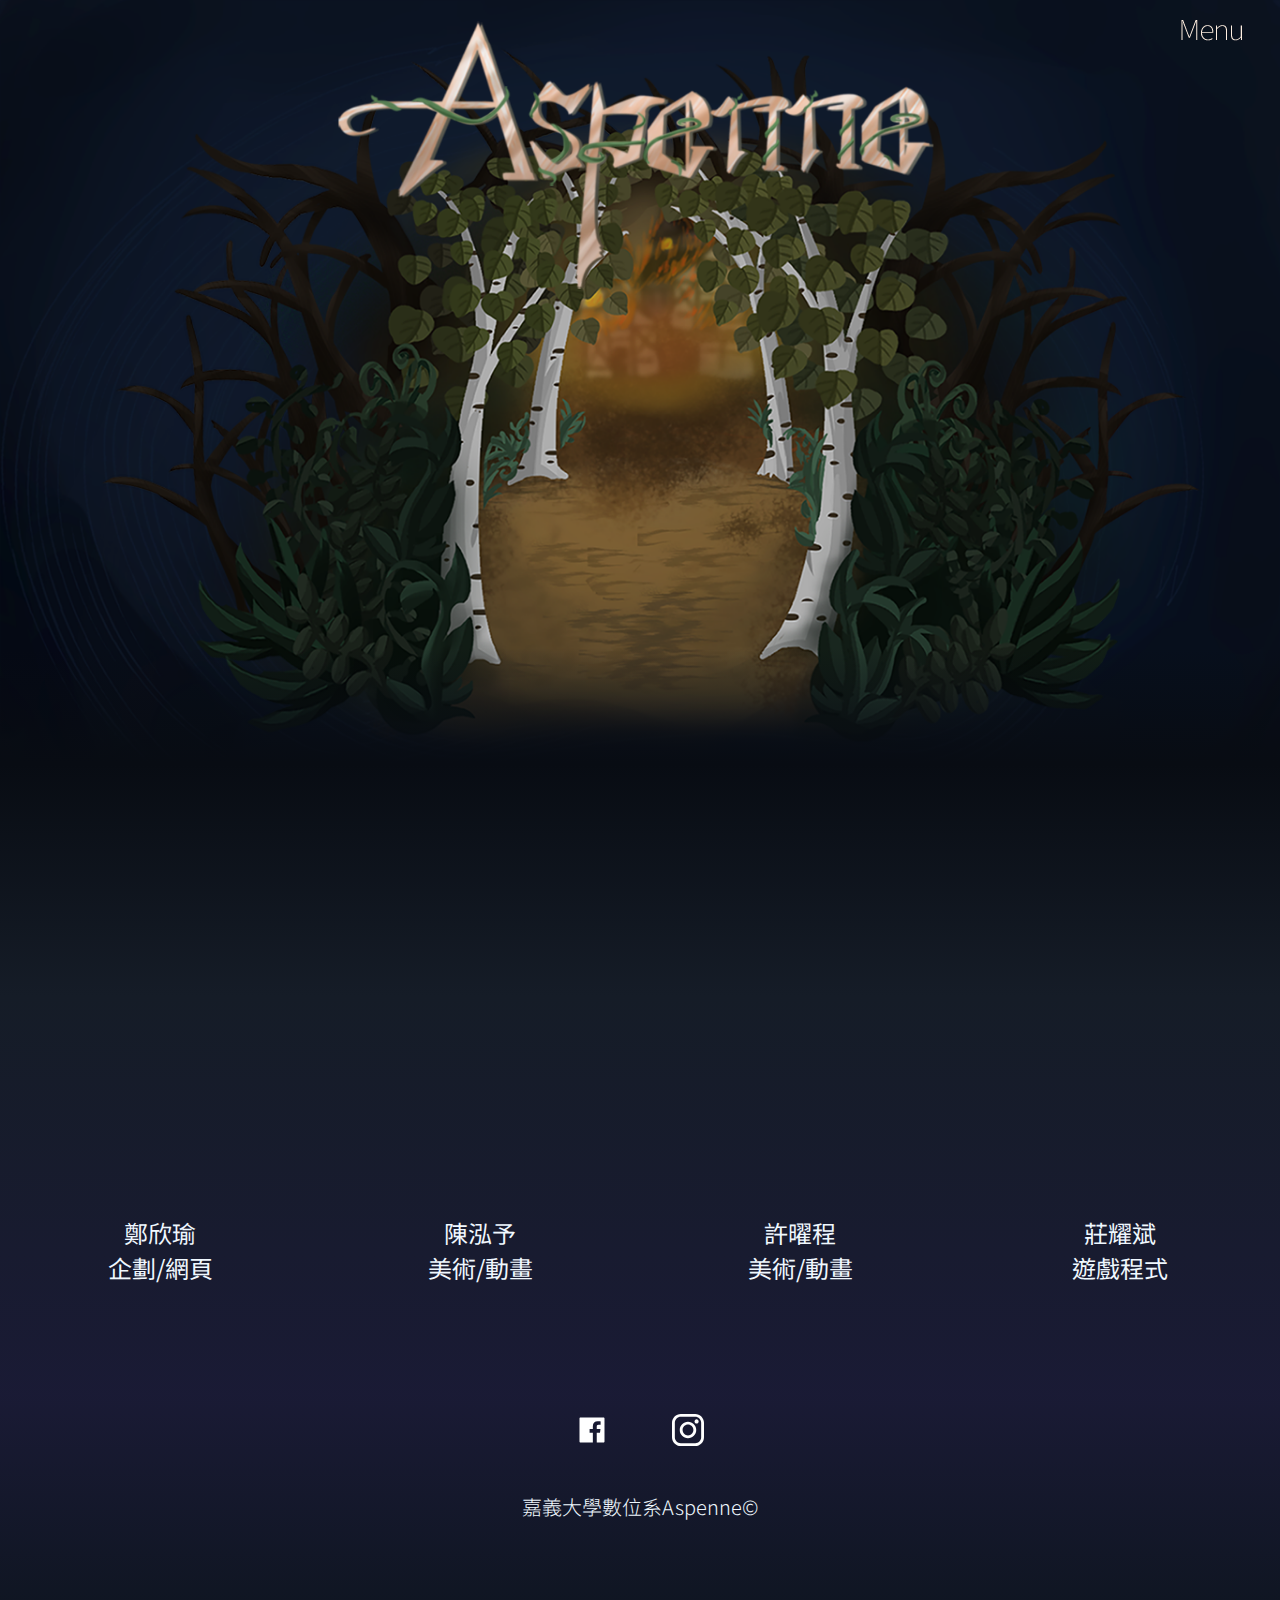
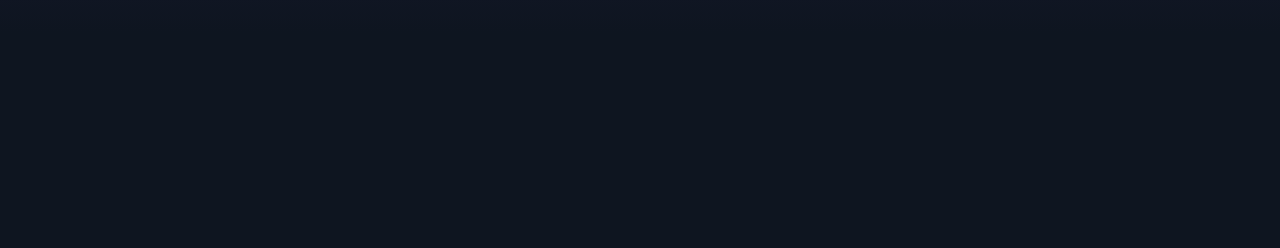
==== index.html @ 577f7d01 "Add files via upload" ====
<!DOCTYPE html>
<html lang="zh">
<head>
    <meta charset="UTF-8">
    <meta http-equiv="X-UA-Compatible" content="IE=edge">
    <meta name="viewport" content="width=device-width, initial-scale=1.0">
    <meta name="keywords" content="Aspenne,獵巫,女巫,中世紀遊戲,畢業專題">
    <meta name="description" content="國立嘉義大學111級數位系畢業專題製作—Aspenne。Aspenne是一款以女巫視角來描述獵巫時期(Witch-hunt)的中世紀遊戲。">
    <title>Aspenne</title>
    <link rel="icon" href="src/icon.ico" type="image/x-icon">
    <link rel="stylesheet" href="./css/index.css">
    <link rel="stylesheet" href="./css/text.css">
    <link rel="stylesheet" href="./css/menu.css">
    <link rel="stylesheet" href="./css/btn.css">
    <link rel="preconnect" href="https://fonts.googleapis.com">
    <link rel="preconnect" href="https://fonts.gstatic.com" crossorigin>
    <link href="https://fonts.googleapis.com/css2?family=Noto+Sans+TC&display=swap" rel="stylesheet">
</head>
<body>
  <div id="myNav" class="push">
    <a href="#" class="closebtn" id="close" >&times;</a>
      <div class="overlay-content">
        <a href="index.html"><img src="src/aspenne.webp" alt="1" srcset="" width="370" height="286" loading='lazy' ></a>
        <a href="history.html"><img src="src/daily2.webp" alt="2" srcset=""  width="370" height="286" loading='lazy' ></a>
        <a href="witch.html"><img src="src/witchunt2.webp" alt="3" srcset=""  width="370" height="286" loading='lazy' ></a>
      </div>
        <img src="https://via.placeholder.com/1930x900" data-src="src/menuv3.webp" alt="bg" srcset="" class="fly lazy" width="1930" height="900">
  </div>
  <div class="nav">
    <div id="menu" class="menubtn"><img src="src/Menuicon.webp" alt="Menu" srcset="" width="61" height="21"></div>
  </div>  
  <section class="main">
      <picture>
        <source media="(max-width:576px)" srcset="./src/indexbgx414.png" class="mbg" width="414"height="518">
        <img src="./src/indexbg.png" alt="mbg" class="mbg" loading='lazy' width="1366" height="820"> 
      </picture>
      <img src="./src/titlex1366.webp" alt="title" class="title" >
      <div id="anne" class="mainrole"></div>
       <a href="https://drive.google.com/file/d/1GF_IpFxEm0cs2c_kDVtfBiwXO-N8ZYnw/view?usp=sharing" target="_blank">
          <img src="data:image/svg+xml,%3Csvg xmlns='http://www.w3.org/2000/svg' viewBox='0 0 34 9'%3E%3C/svg%3E"
           data-src="./src/dl.png" alt="download" class="download lazy" width="340" height="90"></a>
      <img src="https://via.placeholder.com/715x730" 
      data-src="./src/intro.png" alt="gameintro" class="gameintro lazy" width="715" height="730">
      <div class="linear"></div>
    </section>
      <section class="info">
          <div class="styleIt">
            <lite-youtube videoid="qKE6ldmfWhY" class="yt"></lite-youtube>
          </div>
          <div class="team">
            <div class="person"> <img src="data:image/svg+xml,%3Csvg xmlns='http://www.w3.org/2000/svg' viewBox='0 0 1 1'%3E%3C/svg%3E"
              data-src="src/n1.webp" alt="鄭欣瑜" srcset="" class="number lazy" width="180" height="180">
              <div class="midtext">鄭欣瑜</div>
              <p class="midtext">企劃/網頁</p>
            </div>
            <div class="person"><img src="data:image/svg+xml,%3Csvg xmlns='http://www.w3.org/2000/svg' viewBox='0 0 1 1'%3E%3C/svg%3E"
              data-src="src/n2.webp" alt="陳泓予" srcset="" class="number lazy" width="180" height="180">
              <div class="midtext">陳泓予</div>
              <p class="midtext">美術/動畫</p>
            </div>
            <div class="person"><img src="data:image/svg+xml,%3Csvg xmlns='http://www.w3.org/2000/svg' viewBox='0 0 1 1'%3E%3C/svg%3E"
              data-src="src/n3.webp" alt="許曜程" srcset="" class="number lazy" width="180" height="180">
              <div class="midtext">許曜程</div>
              <p class="midtext">美術/動畫</p>
            </div>
            <div class="person"><img src="data:image/svg+xml,%3Csvg xmlns='http://www.w3.org/2000/svg' viewBox='0 0 1 1'%3E%3C/svg%3E"
              data-src="src/n4.webp" alt="莊耀斌" srcset="" class="number lazy" width="180" height="180">
              <div class="midtext">莊耀斌</div>
              <p class="midtext">遊戲程式</p></div>
            </div>
          <div class="contact">
            <div class="fb">
              <a href="https://www.facebook.com/Aspenne-102833872236539" target="_blank"><svg width="90" height="90" viewBox="0 0 90 90" fill="none" xmlns="http://www.w3.org/2000/svg">
                  <path d="M77.3438 9.84375H12.6562C11.1006 9.84375 9.84375 11.1006 9.84375 12.6562V77.3438C9.84375 78.8994 11.1006 80.1562 12.6562 80.1562H77.3438C78.8994 80.1562 80.1562 78.8994 80.1562 77.3438V12.6562C80.1562 11.1006 78.8994 9.84375 77.3438 9.84375ZM69.2227 30.3662H63.6064C59.2031 30.3662 58.3506 32.458 58.3506 35.5342V42.3105H68.8623L67.4912 52.9189H58.3506V80.1562H47.3906V52.9277H38.2236V42.3105H47.3906V34.4883C47.3906 25.4092 52.9365 20.4609 61.04 20.4609C64.9248 20.4609 68.2559 20.751 69.2314 20.8828V30.3662H69.2227Z" fill="white"/>
              </svg></a>
          </div>
          <div class="ig">
            <a href="https://www.instagram.com/aspenne_dedm/" target="_blank"><svg width="75" height="80" viewBox="0 0 80 80" fill="none" xmlns="http://www.w3.org/2000/svg">
                  <path d="M57.9221 0H22.0765C9.90353 0 0 9.904 0 22.077V57.9226C0 70.096 9.90353 79.9995 22.0765 79.9995H57.9221C70.096 79.9995 79.9995 70.0955 79.9995 57.9226V22.077C80 9.904 70.096 0 57.9221 0ZM72.9021 57.9226C72.9021 66.1822 66.1822 72.9016 57.9226 72.9016H22.0765C13.8173 72.9021 7.09795 66.1822 7.09795 57.9226V22.077C7.09795 13.8178 13.8173 7.09795 22.0765 7.09795H57.9221C66.1817 7.09795 72.9016 13.8178 72.9016 22.077V57.9226H72.9021Z" fill="white"/>
                  <path d="M39.9998 19.3868C28.6331 19.3868 19.3859 28.634 19.3859 40.0007C19.3859 51.3669 28.6331 60.6136 39.9998 60.6136C51.3664 60.6136 60.6136 51.3669 60.6136 40.0007C60.6136 28.634 51.3664 19.3868 39.9998 19.3868ZM39.9998 53.5152C32.5474 53.5152 26.4839 47.4526 26.4839 40.0002C26.4839 32.5474 32.5469 26.4843 39.9998 26.4843C47.4526 26.4843 53.5157 32.5474 53.5157 40.0002C53.5157 47.4526 47.4521 53.5152 39.9998 53.5152Z" fill="white"/>
                  <path d="M61.4781 13.3683C60.1106 13.3683 58.7672 13.9219 57.8014 14.892C56.8309 15.8573 56.273 17.2012 56.273 18.5734C56.273 19.9415 56.8314 21.2849 57.8014 22.2549C58.7667 23.2202 60.1106 23.7786 61.4781 23.7786C62.8504 23.7786 64.1896 23.2202 65.1596 22.2549C66.1297 21.2849 66.6833 19.941 66.6833 18.5734C66.6833 17.2012 66.1297 15.8573 65.1596 14.892C64.1943 13.9219 62.8504 13.3683 61.4781 13.3683Z" fill="white"/>
              </svg></a>
          </div>               
          </div>
            <div class="under">
              <p class="smtext">嘉義大學數位系Aspenne&copy;</p>
            </div>
      </section>    
      <img src="https://via.placeholder.com/145x140" data-src="./src/topbtn.png" alt="" srcset="" class="topbtn lazy" width="145" height="140">
      <script src="https://cdn.jsdelivr.net/npm/vanilla-lazyload@17.5.0/dist/lazyload.min.js"></script>
    <script src="https://cdnjs.cloudflare.com/ajax/libs/gsap/3.7.0/gsap.min.js"></script>
    <script src="https://cdnjs.cloudflare.com/ajax/libs/gsap/3.7.1/ScrollTrigger.min.js"></script>
    <script src="https://cdnjs.cloudflare.com/ajax/libs/bodymovin/5.7.14/lottie.min.js" integrity="sha512-G1R66RZMhyLDEcAu92/Kv4sWNypnEiJcM6yhe0PNyiYDaMAKpMrJ6ZLR67xC/RMNGRa8Pm9TxtO8a98F6Ct+Gw==" crossorigin="anonymous" referrerpolicy="no-referrer"></script>
    <script src="./js/lazy.js"></script>
    <script src="./js/resize.js"></script>
    <script src="./js/anne.js"></script>
    <script src="./js/index.js"></script>
    <script src="./js/topbtn.js"></script>
    <script src="./js/menu.js"></script>
    <script type="module" src="https://cdn.jsdelivr.net/npm/@justinribeiro/lite-youtube@0.6.2/lite-youtube.js"></script>

</body>
</html>
---- css/index.css ----
* {
  margin: 0;
  padding: 0;
  box-sizing: border-box;
}
body {
  background: #0e1520;
  color: #f0f8ff;
}
section.main {
  max-width: 100%;
  /* overflow: hidden; */
  position: relative;
}
.main .mbg {
  position: relative;
  width: 100%;
  height: auto;
}
.main .title {
  position: absolute;
  transform: translate(-50%, -50%);
  left: 50%;
  top: 18%;
  z-index: 5;
  max-width: 47.5vw;
  height: auto;
}
.main .mainrole {
  position: absolute;
  width: 45vw;
  height: auto;
  transform: translate(-50%, -50%);
  top: 52.5%;
  left: 50%;
  z-index: 5;
  overflow: hidden;
  cursor: pointer;
  /* max-width: 50%; */
}
.main .gameintro {
  position: absolute;
  display: none;
  height: auto;
  z-index: 10;
  transform: translate(-50%, -50%);
  top: 50%;
  left: 50%;
  opacity: 1;
  overflow: hidden;
  width: 52vw;
  height: auto;
  /* background: rgba(19, 19, 19, 0.31); */
  background-size: inherit;
  cursor: pointer;
}
.main .download {
  position: absolute;
  transform: translate(-50%, -50%);
  width: 340px;
  height: auto;
  left: 50%;
  top: 95%;
  z-index: 5;
}
section.info {
  position: relative;
  z-index: 5;
}
.info .styleIt {
  position: relative;
  width: 100%;
  margin: 5% auto;
  z-index: 5;
}
.styleIt .yt {
  position: relative;
  top: 0;
  left: 0;
  width: 100%;
  height: 50vw;
}
.info .contact {
  position: relative;
  display: flex;
  justify-content: center;
  align-items: center;
  margin-top: 6.25rem;
}
.contact svg {
  margin: 0 2rem;
  width: 2rem;
  cursor: pointer;
}
.info .team {
  position: relative;
  display: flex;
  align-items: center;
  justify-content: space-evenly;
  overflow: hidden;
  text-align: center;
  flex-wrap: nowrap;
  flex-grow: 1;
  flex-shrink: 1;
  z-index: 5;
  margin-top: 6.25rem;
}
.team .number {
  position: relative;
  width: 100%;
  border-radius: 100%;
  padding: 0 2.3rem;
  height: auto;
}
.info .under {
  text-align: center;
  z-index: 5;
  margin-top: 0.75rem;
  margin-bottom: 1.25rem;
}

.linear {
  height: 10vh;
  z-index: 1;
}
.linear::after {
  content: "";
  position: absolute;
  width: 100%;
  height: 1200px;
  z-index: 1;
  background-image: linear-gradient(
    180deg,
    rgba(16, 23, 35, 0) 0%,
    #080c13 9.69%,
    #151c27 28.96%,
    rgba(27, 27, 55, 0.9) 62.29%,
    #0e1520 82.08%
  );
}
@media (max-width: 1366px) {
}
@media (max-width: 1280px) {
  .gameintro {
    transform: scale(0.8);
    top: 28%;
    left: 50%;
  }
  .main .mainrole {
    transform: scale(0.8);
  }
  .main .download {
    width: 20vw;
  }
}
@media (max-width: 992px) {
}
@media (max-width: 768px) {
  .linear::after {
    height: 1000px;
  }
}
@media (max-width: 576px) {
  .linear::after {
    height: 800px;
  }
  .main .title {
    top: 40%;
  }
  .main .mainrole {
    top: 65%;
  }
  .main .gameintro {
    top: 70%;
  }
  .info .team {
    flex-wrap: wrap;
    margin-top: 4rem;
  }
  .team .number {
    max-width: 35vw;
    padding: 1rem 2.3rem;
  }
  .info .contact {
    margin-top: 2rem;
  }
  .main .gameintro {
    width: 80vw;
  }
  .main .download {
    top: 85%;
  }
  .info .styleIt {
    margin: 2% auto;
    z-index: 5;
  }
  .styleIt .yt {
    height: 72.5vw;
  }
}
@media (max-width: 415px) {
  .team .number {
    max-width: 45vw;
  }
  .main .title {
    top: 40%;
  }
  .main .mainrole {
    top: 63%;
  }
  .main .gameintro {
    top: 62.5%;
  }
}
---- css/text.css ----
body {
  font-family: "Noto Sans TC", sans-serif;
}
.bigtext {
  font-size: 2.5rem;
  font-weight: 800;
}
.nortext {
  font-size: 2rem;
  font-weight: 600;
}

.midtext {
  font-size: 1.5rem;
}
.smtext {
  font-size: 1.25rem;
  font-weight: 300;
}

@media (max-width: 1366px) {
  .bigtext {
    font-size: 2.5rem;
  }
  .nortext {
    font-size: 2rem;
  }
  .midtext {
    font-size: 1.5rem;
  }
}
@media (max-width: 1280px) {
  .bigtext {
    font-size: 2.25rem; /*36*/
  }
  .nortext {
    font-size: 1.75rem;
  }
  .midtext {
    font-size: 1.5rem; /*24*/
  }
  .smtext {
    font-size: 1.25rem;
  }
}
@media (max-width: 992px) {
  .bigtext {
    font-size: 2rem;
  }
  .nortext {
    font-size: 1.5rem;
  }
  .midtext {
    font-size: 1.25rem;
  }
  .smtext {
    font-size: 1.125rem;
  }
  @media (max-width: 768px) {
    .bigtext {
      font-size: 1.75rem;
    }
    .nortext {
      font-size: 1.25rem;
    }
    .midtext {
      font-size: 1.125rem;
    }
    .smtext {
      font-size: 1rem;
    }
  }
  @media (max-width: 576px) {
    .bigtext {
      font-size: 1.5rem;
    }
    .nortext {
      font-size: 1.125rem;
    }
    .midtext {
      font-size: 1rem;
    }
  }
  @media (max-width: 415px) {
    .bigtext {
      font-size: 1.25rem;
    }
    .nortext {
      font-size: 1rem;
    }
    .midtext {
      font-size: 0.75rem;
    }
    .smtext {
      font-size: 0.75rem;
    }
  }
}
---- css/menu.css ----
body {
  margin: 0;
  padding: 0;
  box-sizing: border-box;
}
.push {
  height: 100%;
  width: 100%;
  position: fixed;
  z-index: 150;
  top: 0;
  left: -100%;
  overflow: hidden;
}
.overlay-content {
  position: relative;
  display: flex;
  transform: translate(-50%, -50%) scale(0.8);
  top: 50%;
  left: 50%;
  max-width: 100%;
  justify-content: center;
  margin-top: 5%;
  z-index: 200;
}
.overlay-content a {
  opacity: 0;
  margin-right: 5rem;
}
.push .fly {
  position: absolute;
  overflow: hidden;
  z-index: 150;
}
.push .closebtn {
  padding: 16px;
  position: absolute;
  text-decoration: none;
  font-size: 60px;
  color: #d0b489;
  display: block;
  top: 30px;
  right: 45px;
  z-index: 200;
}
.menubtn {
  cursor: pointer;
  position: absolute;
  z-index: 150;
  margin: 1.25rem 0;
  color: aliceblue;
  right: 3%;
}
.menubtn :hover {
  opacity: 0.7;
  transition: all 0.8s ease;
}
/* break ponit */
@media (max-width: 1366px) {
  .overlay-content {
    transform: translate(-50%, -50%) scale(0.8);
    flex-wrap: nowrap;
    left: 50%;
  }
}
@media (max-width: 1280px) {
  .overlay-content {
    transform: translate(-50%, -50%) scale(0.7);
    flex-wrap: nowrap;
    left: 45%;
  }
}
@media (max-width: 992px) {
  .overlay-content {
    transform: translate(-50%, -50%) scale(0.6);
    flex-wrap: nowrap;
    left: 42%;
  }
  .overlay-content a {
    margin-right: 0rem;
  }
}
@media (max-width: 768px) {
  .overlay-content {
    transform: translate(-50%, -50%) scale(0.5);
    flex-direction: column;
    left: 35%;
    justify-content: end;
  }
}
@media (max-width: 576px) {
  .push a {
    font-size: 20px;
  }
  .push .closebtn {
    font-size: 40px;
    top: 25px;
    right: 35px;
  }
  .overlay-content {
    transform: translate(-50%, -50%) scale(0.5);
    left: 30%;
    margin-top: 8%;
  }
}
@media (max-width: 414px) {
  .push a {
    font-size: 20px;
  }
  .push .closebtn {
    font-size: 40px;
    top: 25px;
    right: 35px;
  }
  .overlay-content {
    transform: translate(-50%, -50%) scale(0.4);
    left: 25%;
    margin-top: 15%;
  }
  .menubtn {
    transform: scale(0.8);
  }
}
---- css/btn.css ----
.topbtn {
  opacity: 0;
  visibility: hidden;
  position: fixed;
  right: -10%;
  overflow: hidden;
  top: 80%;
  width: 8vw;
  height: auto;
  cursor: pointer;
  z-index: 50;
}
.topbtn:hover {
  animation: wiggle 0.8s infinite;
}

@keyframes wiggle {
  0% {
    transform: rotate(0deg);
  }
  80% {
    transform: rotate(0deg);
  }
  85% {
    transform: rotate(5deg);
  }
  95% {
    transform: rotate(-5deg);
  }
  100% {
    transform: rotate(0deg);
  }
}
@media screen and (max-width: 576px) {
  .topbtn {
    width: 15vw;
  }
}

@-moz-document url-prefix() {
  img:-moz-loading {
    visibility: hidden;
  }
}
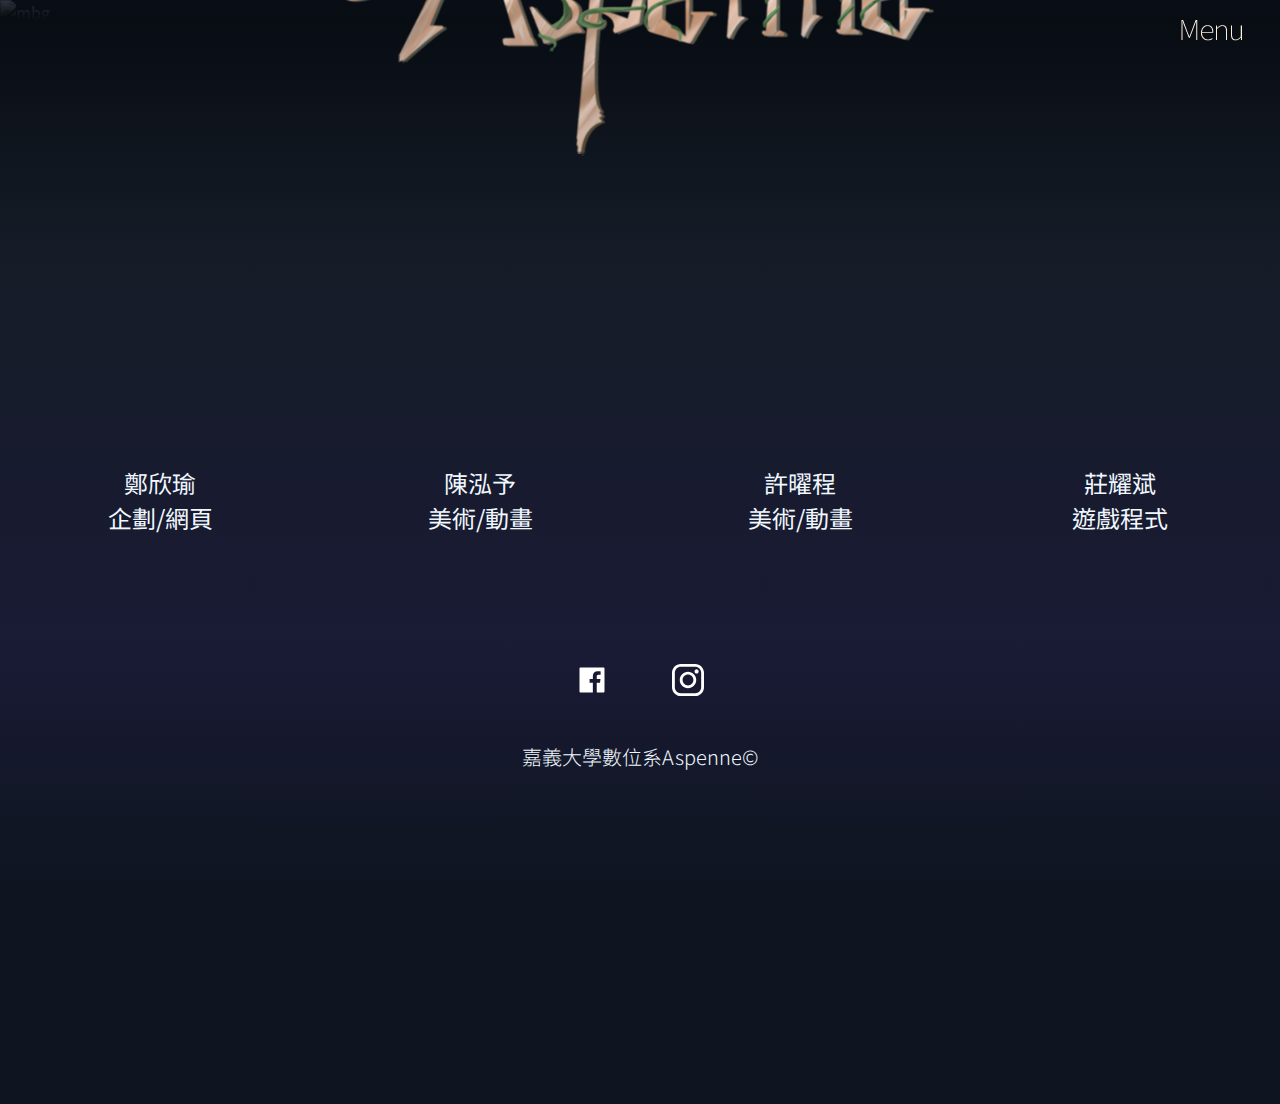
==== commit 65daa568: "Add files via upload" ====
--- a/index.html
+++ b/index.html
@@ -24,23 +24,23 @@
         <a href="history.html"><img src="src/daily2.webp" alt="2" srcset=""  width="370" height="286" loading='lazy' ></a>
         <a href="witch.html"><img src="src/witchunt2.webp" alt="3" srcset=""  width="370" height="286" loading='lazy' ></a>
       </div>
-        <img src="https://via.placeholder.com/1930x900" data-src="src/menuv3.webp" alt="bg" srcset="" class="fly lazy" width="1930" height="900">
-  </div>
+      <img src="data:image/svg+xml,%3Csvg xmlns='http://www.w3.org/2000/svg' viewBox='0 0 193 90'%3E%3C/svg%3E"
+      data-src="src/menuv3.webp" alt="bg" srcset="" class="fly lazy" width="1930" height="900"> 
+      </div>
   <div class="nav">
     <div id="menu" class="menubtn"><img src="src/Menuicon.webp" alt="Menu" srcset="" width="61" height="21"></div>
   </div>  
   <section class="main">
       <picture>
-        <source media="(max-width:576px)" srcset="./src/indexbgx414.png" class="mbg" width="414"height="518">
-        <img src="./src/indexbg.png" alt="mbg" class="mbg" loading='lazy' width="1366" height="820"> 
+        <source media="(max-width:576px)" srcset="./src/indexbgx414.webp" class="mbg" width="414"height="518">
+        <img src="./src/indexbg.webp" alt="mbg" class="mbg" loading='lazy' width="1366" height="820"> 
       </picture>
       <img src="./src/titlex1366.webp" alt="title" class="title" >
       <div id="anne" class="mainrole"></div>
        <a href="https://drive.google.com/file/d/1GF_IpFxEm0cs2c_kDVtfBiwXO-N8ZYnw/view?usp=sharing" target="_blank">
           <img src="data:image/svg+xml,%3Csvg xmlns='http://www.w3.org/2000/svg' viewBox='0 0 34 9'%3E%3C/svg%3E"
            data-src="./src/dl.png" alt="download" class="download lazy" width="340" height="90"></a>
-      <img src="https://via.placeholder.com/715x730" 
-      data-src="./src/intro.png" alt="gameintro" class="gameintro lazy" width="715" height="730">
+      <img src="./src/intro.webp" alt="gameintro" class="gameintro " width="715" height="730">
       <div class="linear"></div>
     </section>
       <section class="info">
@@ -86,17 +86,17 @@
               <p class="smtext">嘉義大學數位系Aspenne&copy;</p>
             </div>
       </section>    
-      <img src="https://via.placeholder.com/145x140" data-src="./src/topbtn.png" alt="" srcset="" class="topbtn lazy" width="145" height="140">
+      <img src="https://via.placeholder.com/145x140" data-src="./src/topbtn.webp" alt="" srcset="" class="topbtn lazy" width="145" height="140">
       <script src="https://cdn.jsdelivr.net/npm/vanilla-lazyload@17.5.0/dist/lazyload.min.js"></script>
-    <script src="https://cdnjs.cloudflare.com/ajax/libs/gsap/3.7.0/gsap.min.js"></script>
-    <script src="https://cdnjs.cloudflare.com/ajax/libs/gsap/3.7.1/ScrollTrigger.min.js"></script>
+    <script src="https://cdnjs.cloudflare.com/ajax/libs/gsap/3.7.0/gsap.min.js" defer></script>
+    <script src="https://cdnjs.cloudflare.com/ajax/libs/gsap/3.7.1/ScrollTrigger.min.js" defer></script>
     <script src="https://cdnjs.cloudflare.com/ajax/libs/bodymovin/5.7.14/lottie.min.js" integrity="sha512-G1R66RZMhyLDEcAu92/Kv4sWNypnEiJcM6yhe0PNyiYDaMAKpMrJ6ZLR67xC/RMNGRa8Pm9TxtO8a98F6Ct+Gw==" crossorigin="anonymous" referrerpolicy="no-referrer"></script>
     <script src="./js/lazy.js"></script>
     <script src="./js/resize.js"></script>
     <script src="./js/anne.js"></script>
-    <script src="./js/index.js"></script>
-    <script src="./js/topbtn.js"></script>
-    <script src="./js/menu.js"></script>
+    <script src="./js/index.js" defer></script>
+    <script src="./js/topbtn.js" defer></script>
+    <script src="./js/menu.js" defer></script>
     <script type="module" src="https://cdn.jsdelivr.net/npm/@justinribeiro/lite-youtube@0.6.2/lite-youtube.js"></script>
 
 </body>
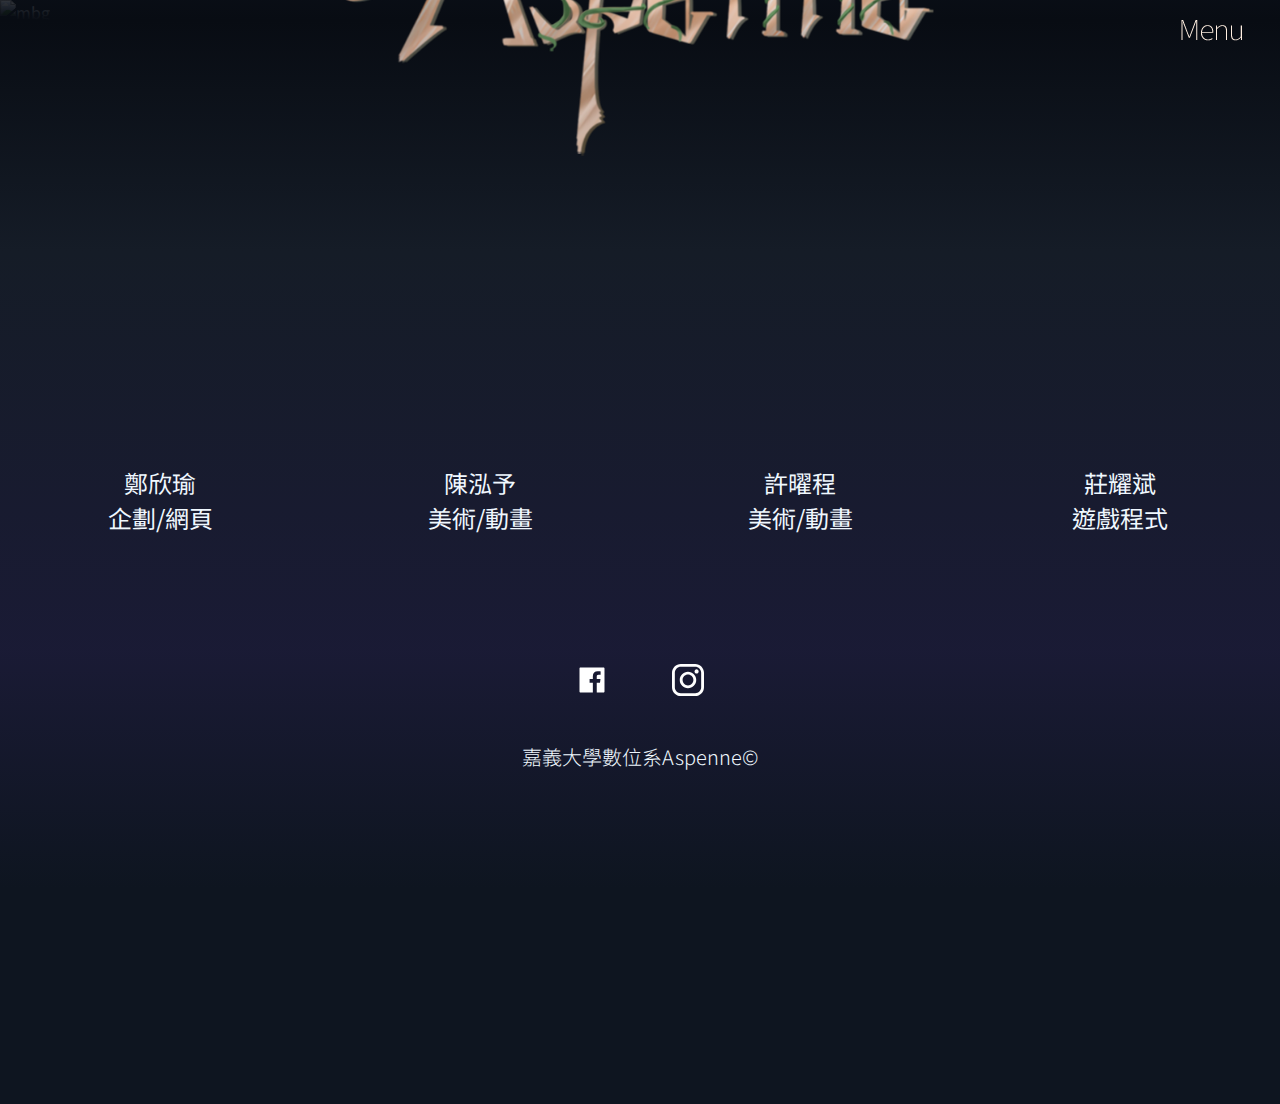
==== commit 4c4d54cf: "Add files via upload" ====
--- a/index.html
+++ b/index.html
@@ -1,103 +1,247 @@
 <!DOCTYPE html>
 <html lang="zh">
-<head>
-    <meta charset="UTF-8">
-    <meta http-equiv="X-UA-Compatible" content="IE=edge">
-    <meta name="viewport" content="width=device-width, initial-scale=1.0">
-    <meta name="keywords" content="Aspenne,獵巫,女巫,中世紀遊戲,畢業專題">
-    <meta name="description" content="國立嘉義大學111級數位系畢業專題製作—Aspenne。Aspenne是一款以女巫視角來描述獵巫時期(Witch-hunt)的中世紀遊戲。">
+  <head>
+    <meta charset="UTF-8" />
+    <meta http-equiv="X-UA-Compatible" content="IE=edge" />
+    <meta name="viewport" content="width=device-width, initial-scale=1.0" />
+    <meta name="keywords" content="Aspenne,獵巫,女巫,中世紀遊戲,畢業專題" />
+    <meta
+      name="description"
+      content="國立嘉義大學111級數位系畢業專題製作—Aspenne。Aspenne是一款以女巫視角來描述獵巫時期(Witch-hunt)的中世紀遊戲。"
+    />
     <title>Aspenne</title>
-    <link rel="icon" href="src/icon.ico" type="image/x-icon">
-    <link rel="stylesheet" href="./css/index.css">
-    <link rel="stylesheet" href="./css/text.css">
-    <link rel="stylesheet" href="./css/menu.css">
-    <link rel="stylesheet" href="./css/btn.css">
-    <link rel="preconnect" href="https://fonts.googleapis.com">
-    <link rel="preconnect" href="https://fonts.gstatic.com" crossorigin>
-    <link href="https://fonts.googleapis.com/css2?family=Noto+Sans+TC&display=swap" rel="stylesheet">
-</head>
-<body>
-  <div id="myNav" class="push">
-    <a href="#" class="closebtn" id="close" >&times;</a>
+    <link rel="icon" href="src/icon.ico" type="image/x-icon" />
+    <link rel="stylesheet" href="./css/index.css" />
+    <link rel="stylesheet" href="./css/text.css" />
+    <link rel="stylesheet" href="./css/menu.css" />
+    <link rel="stylesheet" href="./css/btn.css" />
+    <link rel="preconnect" href="https://fonts.googleapis.com" />
+    <link rel="preconnect" href="https://fonts.gstatic.com" crossorigin />
+    <link
+      href="https://fonts.googleapis.com/css2?family=Noto+Sans+TC&display=swap"
+      rel="stylesheet"
+    />
+  </head>
+  <body>
+    <!-- menu -->
+    <div id="myNav" class="push">
+      <a href="#" class="closebtn" id="close">&times;</a>
       <div class="overlay-content">
-        <a href="index.html"><img src="src/aspenne.webp" alt="1" srcset="" width="370" height="286" loading='lazy' ></a>
-        <a href="history.html"><img src="src/daily2.webp" alt="2" srcset=""  width="370" height="286" loading='lazy' ></a>
-        <a href="witch.html"><img src="src/witchunt2.webp" alt="3" srcset=""  width="370" height="286" loading='lazy' ></a>
-      </div>
-      <img src="data:image/svg+xml,%3Csvg xmlns='http://www.w3.org/2000/svg' viewBox='0 0 193 90'%3E%3C/svg%3E"
-      data-src="src/menuv3.webp" alt="bg" srcset="" class="fly lazy" width="1930" height="900"> 
-      </div>
-  <div class="nav">
-    <div id="menu" class="menubtn"><img src="src/Menuicon.webp" alt="Menu" srcset="" width="61" height="21"></div>
-  </div>  
-  <section class="main">
-      <picture>
-        <source media="(max-width:576px)" srcset="./src/indexbgx414.webp" class="mbg" width="414"height="518">
-        <img src="./src/indexbg.webp" alt="mbg" class="mbg" loading='lazy' width="1366" height="820"> 
-      </picture>
-      <img src="./src/titlex1366.webp" alt="title" class="title" >
+        <div class="nav-wrapper">
+          <a href="index.html"
+            ><img src="src/nav_aspenne.png" alt="1" loading="lazy"
+          /></a>
+          <a href="history.html"
+            ><img src="src/nav_daily.png" alt="2" loading="lazy"
+          /></a>
+        </div>
+        <a href="witch.html" class="witch-wrap"
+          ><img src="src/nav_witchhunt.png" alt="3" loading="lazy"
+        /></a>
+      </div>
+      <img
+        src="data:image/svg+xml,%3Csvg xmlns='http://www.w3.org/2000/svg' viewBox='0 0 193 90'%3E%3C/svg%3E"
+        data-src="src/menuv3.webp"
+        alt="bg"
+        class="fly lazy"
+        width="1930"
+        height="900"
+      />
+    </div>
+    <div class="nav">
+      <div id="menu" class="menubtn">
+        <img src="src/Menuicon.webp" alt="Menu" width="61" height="21" />
+      </div>
+    </div>
+
+    <section class="main">
+      <!-- <picture>
+        <source
+          media="(max-width:576px)"
+          srcset="./src/indexbgx414.webp"
+          class="mbg"
+          width="414"
+          height="518"
+        />
+        <img
+          src="./src/index_bg_pc.png"
+          alt="mbg"
+          class="mbg"
+          loading="lazy"
+          width="1366"
+          height="820"
+        />
+      </picture> -->
+      <img
+        src="./src/index_bg_pc.png"
+        alt="mbg"
+        class="mbg"
+        loading="lazy"
+        width="1366"
+        height="820"
+      />
+      <img src="./src/titlex1366.webp" alt="title" class="title" />
       <div id="anne" class="mainrole"></div>
-       <a href="https://drive.google.com/file/d/1GF_IpFxEm0cs2c_kDVtfBiwXO-N8ZYnw/view?usp=sharing" target="_blank">
-          <img src="data:image/svg+xml,%3Csvg xmlns='http://www.w3.org/2000/svg' viewBox='0 0 34 9'%3E%3C/svg%3E"
-           data-src="./src/dl.png" alt="download" class="download lazy" width="340" height="90"></a>
-      <img src="./src/intro.webp" alt="gameintro" class="gameintro " width="715" height="730">
+      <a
+        href="https://drive.google.com/file/d/1GF_IpFxEm0cs2c_kDVtfBiwXO-N8ZYnw/view?usp=sharing"
+        target="_blank"
+      >
+        <img
+          src="data:image/svg+xml,%3Csvg xmlns='http://www.w3.org/2000/svg' viewBox='0 0 34 9'%3E%3C/svg%3E"
+          data-src="./src/dl.png"
+          alt="download"
+          class="download lazy"
+          width="340"
+          height="90"
+      /></a>
+      <img
+        src="./src/intro.webp"
+        alt="gameintro"
+        class="gameintro"
+        width="715"
+        height="730"
+      />
       <div class="linear"></div>
     </section>
-      <section class="info">
-          <div class="styleIt">
-            <lite-youtube videoid="qKE6ldmfWhY" class="yt"></lite-youtube>
-          </div>
-          <div class="team">
-            <div class="person"> <img src="data:image/svg+xml,%3Csvg xmlns='http://www.w3.org/2000/svg' viewBox='0 0 1 1'%3E%3C/svg%3E"
-              data-src="src/n1.webp" alt="鄭欣瑜" srcset="" class="number lazy" width="180" height="180">
-              <div class="midtext">鄭欣瑜</div>
-              <p class="midtext">企劃/網頁</p>
-            </div>
-            <div class="person"><img src="data:image/svg+xml,%3Csvg xmlns='http://www.w3.org/2000/svg' viewBox='0 0 1 1'%3E%3C/svg%3E"
-              data-src="src/n2.webp" alt="陳泓予" srcset="" class="number lazy" width="180" height="180">
-              <div class="midtext">陳泓予</div>
-              <p class="midtext">美術/動畫</p>
-            </div>
-            <div class="person"><img src="data:image/svg+xml,%3Csvg xmlns='http://www.w3.org/2000/svg' viewBox='0 0 1 1'%3E%3C/svg%3E"
-              data-src="src/n3.webp" alt="許曜程" srcset="" class="number lazy" width="180" height="180">
-              <div class="midtext">許曜程</div>
-              <p class="midtext">美術/動畫</p>
-            </div>
-            <div class="person"><img src="data:image/svg+xml,%3Csvg xmlns='http://www.w3.org/2000/svg' viewBox='0 0 1 1'%3E%3C/svg%3E"
-              data-src="src/n4.webp" alt="莊耀斌" srcset="" class="number lazy" width="180" height="180">
-              <div class="midtext">莊耀斌</div>
-              <p class="midtext">遊戲程式</p></div>
-            </div>
-          <div class="contact">
-            <div class="fb">
-              <a href="https://www.facebook.com/Aspenne-102833872236539" target="_blank"><svg width="90" height="90" viewBox="0 0 90 90" fill="none" xmlns="http://www.w3.org/2000/svg">
-                  <path d="M77.3438 9.84375H12.6562C11.1006 9.84375 9.84375 11.1006 9.84375 12.6562V77.3438C9.84375 78.8994 11.1006 80.1562 12.6562 80.1562H77.3438C78.8994 80.1562 80.1562 78.8994 80.1562 77.3438V12.6562C80.1562 11.1006 78.8994 9.84375 77.3438 9.84375ZM69.2227 30.3662H63.6064C59.2031 30.3662 58.3506 32.458 58.3506 35.5342V42.3105H68.8623L67.4912 52.9189H58.3506V80.1562H47.3906V52.9277H38.2236V42.3105H47.3906V34.4883C47.3906 25.4092 52.9365 20.4609 61.04 20.4609C64.9248 20.4609 68.2559 20.751 69.2314 20.8828V30.3662H69.2227Z" fill="white"/>
-              </svg></a>
-          </div>
-          <div class="ig">
-            <a href="https://www.instagram.com/aspenne_dedm/" target="_blank"><svg width="75" height="80" viewBox="0 0 80 80" fill="none" xmlns="http://www.w3.org/2000/svg">
-                  <path d="M57.9221 0H22.0765C9.90353 0 0 9.904 0 22.077V57.9226C0 70.096 9.90353 79.9995 22.0765 79.9995H57.9221C70.096 79.9995 79.9995 70.0955 79.9995 57.9226V22.077C80 9.904 70.096 0 57.9221 0ZM72.9021 57.9226C72.9021 66.1822 66.1822 72.9016 57.9226 72.9016H22.0765C13.8173 72.9021 7.09795 66.1822 7.09795 57.9226V22.077C7.09795 13.8178 13.8173 7.09795 22.0765 7.09795H57.9221C66.1817 7.09795 72.9016 13.8178 72.9016 22.077V57.9226H72.9021Z" fill="white"/>
-                  <path d="M39.9998 19.3868C28.6331 19.3868 19.3859 28.634 19.3859 40.0007C19.3859 51.3669 28.6331 60.6136 39.9998 60.6136C51.3664 60.6136 60.6136 51.3669 60.6136 40.0007C60.6136 28.634 51.3664 19.3868 39.9998 19.3868ZM39.9998 53.5152C32.5474 53.5152 26.4839 47.4526 26.4839 40.0002C26.4839 32.5474 32.5469 26.4843 39.9998 26.4843C47.4526 26.4843 53.5157 32.5474 53.5157 40.0002C53.5157 47.4526 47.4521 53.5152 39.9998 53.5152Z" fill="white"/>
-                  <path d="M61.4781 13.3683C60.1106 13.3683 58.7672 13.9219 57.8014 14.892C56.8309 15.8573 56.273 17.2012 56.273 18.5734C56.273 19.9415 56.8314 21.2849 57.8014 22.2549C58.7667 23.2202 60.1106 23.7786 61.4781 23.7786C62.8504 23.7786 64.1896 23.2202 65.1596 22.2549C66.1297 21.2849 66.6833 19.941 66.6833 18.5734C66.6833 17.2012 66.1297 15.8573 65.1596 14.892C64.1943 13.9219 62.8504 13.3683 61.4781 13.3683Z" fill="white"/>
-              </svg></a>
-          </div>               
-          </div>
-            <div class="under">
-              <p class="smtext">嘉義大學數位系Aspenne&copy;</p>
-            </div>
-      </section>    
-      <img src="https://via.placeholder.com/145x140" data-src="./src/topbtn.webp" alt="" srcset="" class="topbtn lazy" width="145" height="140">
-      <script src="https://cdn.jsdelivr.net/npm/vanilla-lazyload@17.5.0/dist/lazyload.min.js"></script>
-    <script src="https://cdnjs.cloudflare.com/ajax/libs/gsap/3.7.0/gsap.min.js" defer></script>
-    <script src="https://cdnjs.cloudflare.com/ajax/libs/gsap/3.7.1/ScrollTrigger.min.js" defer></script>
-    <script src="https://cdnjs.cloudflare.com/ajax/libs/bodymovin/5.7.14/lottie.min.js" integrity="sha512-G1R66RZMhyLDEcAu92/Kv4sWNypnEiJcM6yhe0PNyiYDaMAKpMrJ6ZLR67xC/RMNGRa8Pm9TxtO8a98F6Ct+Gw==" crossorigin="anonymous" referrerpolicy="no-referrer"></script>
+    <section class="info">
+      <div class="styleIt">
+        <lite-youtube videoid="qKE6ldmfWhY" class="yt"></lite-youtube>
+      </div>
+      <div class="team">
+        <div class="person">
+          <img
+            src="data:image/svg+xml,%3Csvg xmlns='http://www.w3.org/2000/svg' viewBox='0 0 1 1'%3E%3C/svg%3E"
+            data-src="src/n1.webp"
+            alt="鄭欣瑜"
+            srcset=""
+            class="number lazy"
+            width="180"
+            height="180"
+          />
+          <div class="midtext">鄭欣瑜</div>
+          <p class="midtext">企劃/網頁</p>
+        </div>
+        <div class="person">
+          <img
+            src="data:image/svg+xml,%3Csvg xmlns='http://www.w3.org/2000/svg' viewBox='0 0 1 1'%3E%3C/svg%3E"
+            data-src="src/n2.webp"
+            alt="陳泓予"
+            srcset=""
+            class="number lazy"
+            width="180"
+            height="180"
+          />
+          <div class="midtext">陳泓予</div>
+          <p class="midtext">美術/動畫</p>
+        </div>
+        <div class="person">
+          <img
+            src="data:image/svg+xml,%3Csvg xmlns='http://www.w3.org/2000/svg' viewBox='0 0 1 1'%3E%3C/svg%3E"
+            data-src="src/n3.webp"
+            alt="許曜程"
+            srcset=""
+            class="number lazy"
+            width="180"
+            height="180"
+          />
+          <div class="midtext">許曜程</div>
+          <p class="midtext">美術/動畫</p>
+        </div>
+        <div class="person">
+          <img
+            src="data:image/svg+xml,%3Csvg xmlns='http://www.w3.org/2000/svg' viewBox='0 0 1 1'%3E%3C/svg%3E"
+            data-src="src/n4.webp"
+            alt="莊耀斌"
+            srcset=""
+            class="number lazy"
+            width="180"
+            height="180"
+          />
+          <div class="midtext">莊耀斌</div>
+          <p class="midtext">遊戲程式</p>
+        </div>
+      </div>
+      <div class="contact">
+        <div class="fb">
+          <a
+            href="https://www.facebook.com/Aspenne-102833872236539"
+            target="_blank"
+            ><svg
+              width="90"
+              height="90"
+              viewBox="0 0 90 90"
+              fill="none"
+              xmlns="http://www.w3.org/2000/svg"
+            >
+              <path
+                d="M77.3438 9.84375H12.6562C11.1006 9.84375 9.84375 11.1006 9.84375 12.6562V77.3438C9.84375 78.8994 11.1006 80.1562 12.6562 80.1562H77.3438C78.8994 80.1562 80.1562 78.8994 80.1562 77.3438V12.6562C80.1562 11.1006 78.8994 9.84375 77.3438 9.84375ZM69.2227 30.3662H63.6064C59.2031 30.3662 58.3506 32.458 58.3506 35.5342V42.3105H68.8623L67.4912 52.9189H58.3506V80.1562H47.3906V52.9277H38.2236V42.3105H47.3906V34.4883C47.3906 25.4092 52.9365 20.4609 61.04 20.4609C64.9248 20.4609 68.2559 20.751 69.2314 20.8828V30.3662H69.2227Z"
+                fill="white"
+              />
+            </svg>
+          </a>
+        </div>
+        <div class="ig">
+          <a href="https://www.instagram.com/aspenne_dedm/" target="_blank"
+            ><svg
+              width="75"
+              height="80"
+              viewBox="0 0 80 80"
+              fill="none"
+              xmlns="http://www.w3.org/2000/svg"
+            >
+              <path
+                d="M57.9221 0H22.0765C9.90353 0 0 9.904 0 22.077V57.9226C0 70.096 9.90353 79.9995 22.0765 79.9995H57.9221C70.096 79.9995 79.9995 70.0955 79.9995 57.9226V22.077C80 9.904 70.096 0 57.9221 0ZM72.9021 57.9226C72.9021 66.1822 66.1822 72.9016 57.9226 72.9016H22.0765C13.8173 72.9021 7.09795 66.1822 7.09795 57.9226V22.077C7.09795 13.8178 13.8173 7.09795 22.0765 7.09795H57.9221C66.1817 7.09795 72.9016 13.8178 72.9016 22.077V57.9226H72.9021Z"
+                fill="white"
+              />
+              <path
+                d="M39.9998 19.3868C28.6331 19.3868 19.3859 28.634 19.3859 40.0007C19.3859 51.3669 28.6331 60.6136 39.9998 60.6136C51.3664 60.6136 60.6136 51.3669 60.6136 40.0007C60.6136 28.634 51.3664 19.3868 39.9998 19.3868ZM39.9998 53.5152C32.5474 53.5152 26.4839 47.4526 26.4839 40.0002C26.4839 32.5474 32.5469 26.4843 39.9998 26.4843C47.4526 26.4843 53.5157 32.5474 53.5157 40.0002C53.5157 47.4526 47.4521 53.5152 39.9998 53.5152Z"
+                fill="white"
+              />
+              <path
+                d="M61.4781 13.3683C60.1106 13.3683 58.7672 13.9219 57.8014 14.892C56.8309 15.8573 56.273 17.2012 56.273 18.5734C56.273 19.9415 56.8314 21.2849 57.8014 22.2549C58.7667 23.2202 60.1106 23.7786 61.4781 23.7786C62.8504 23.7786 64.1896 23.2202 65.1596 22.2549C66.1297 21.2849 66.6833 19.941 66.6833 18.5734C66.6833 17.2012 66.1297 15.8573 65.1596 14.892C64.1943 13.9219 62.8504 13.3683 61.4781 13.3683Z"
+                fill="white"
+              />
+            </svg>
+          </a>
+        </div>
+      </div>
+      <div class="under">
+        <p class="smtext">嘉義大學數位系Aspenne&copy;</p>
+      </div>
+    </section>
+    <img
+      src="https://via.placeholder.com/145x140"
+      data-src="./src/topbtn.webp"
+      alt=""
+      srcset=""
+      class="topbtn lazy"
+      width="145"
+      height="140"
+    />
+    <script src="https://cdn.jsdelivr.net/npm/vanilla-lazyload@17.5.0/dist/lazyload.min.js"></script>
+    <script
+      src="https://cdnjs.cloudflare.com/ajax/libs/gsap/3.7.0/gsap.min.js"
+      defer
+    ></script>
+    <script
+      src="https://cdnjs.cloudflare.com/ajax/libs/gsap/3.7.1/ScrollTrigger.min.js"
+      defer
+    ></script>
+    <script
+      src="https://cdnjs.cloudflare.com/ajax/libs/bodymovin/5.7.14/lottie.min.js"
+      integrity="sha512-G1R66RZMhyLDEcAu92/Kv4sWNypnEiJcM6yhe0PNyiYDaMAKpMrJ6ZLR67xC/RMNGRa8Pm9TxtO8a98F6Ct+Gw=="
+      crossorigin="anonymous"
+      referrerpolicy="no-referrer"
+    ></script>
     <script src="./js/lazy.js"></script>
     <script src="./js/resize.js"></script>
     <script src="./js/anne.js"></script>
     <script src="./js/index.js" defer></script>
     <script src="./js/topbtn.js" defer></script>
     <script src="./js/menu.js" defer></script>
-    <script type="module" src="https://cdn.jsdelivr.net/npm/@justinribeiro/lite-youtube@0.6.2/lite-youtube.js"></script>
-
-</body>
-</html>+    <script
+      type="module"
+      src="https://cdn.jsdelivr.net/npm/@justinribeiro/lite-youtube@0.6.2/lite-youtube.js"
+    ></script>
+  </body>
+</html>
--- a/css/index.css
+++ b/css/index.css
@@ -23,7 +23,7 @@
   left: 50%;
   top: 18%;
   z-index: 5;
-  max-width: 47.5vw;
+  width: 47.5vw;
   height: auto;
 }
 .main .mainrole {
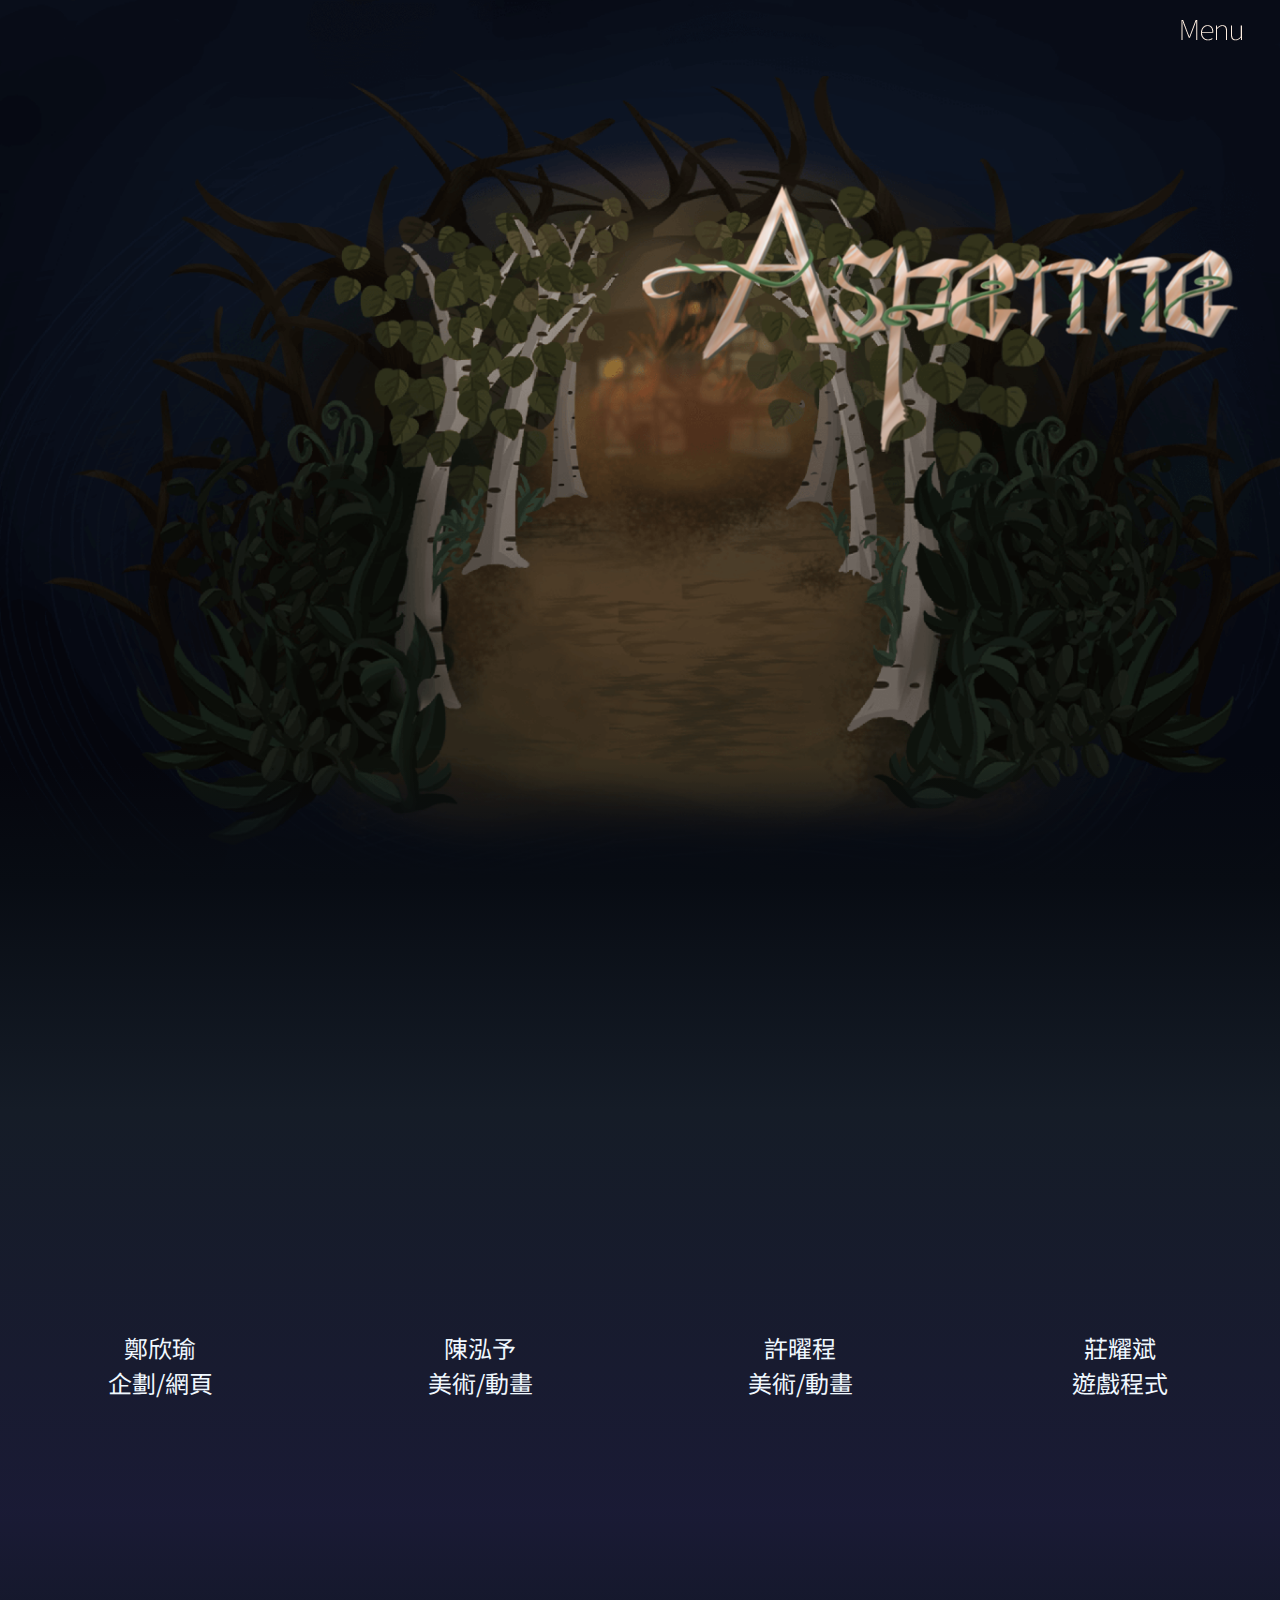
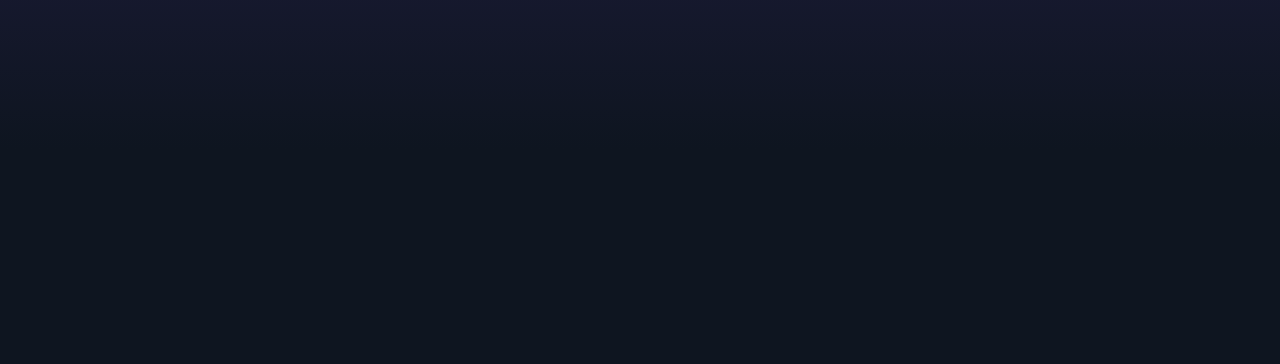
==== commit 0f10cbbd: "Add files via upload" ====
--- a/index.html
+++ b/index.html
@@ -161,7 +161,7 @@
           <p class="midtext">遊戲程式</p>
         </div>
       </div>
-      <div class="contact">
+      <!-- <div class="contact">
         <div class="fb">
           <a
             href="https://www.facebook.com/Aspenne-102833872236539"
@@ -204,10 +204,10 @@
             </svg>
           </a>
         </div>
-      </div>
-      <div class="under">
+      </div> -->
+      <!-- <div class="under">
         <p class="smtext">嘉義大學數位系Aspenne&copy;</p>
-      </div>
+      </div> -->
     </section>
     <img
       src="https://via.placeholder.com/145x140"
--- a/css/index.css
+++ b/css/index.css
@@ -19,7 +19,6 @@
 }
 .main .title {
   position: absolute;
-  transform: translate(-50%, -50%);
   left: 50%;
   top: 18%;
   z-index: 5;
@@ -29,8 +28,8 @@
 .main .mainrole {
   position: absolute;
   width: 45vw;
-  height: auto;
-  transform: translate(-50%, -50%);
+  /* height: auto; */
+  /* transform: translate(-50%, -50%); */
   top: 52.5%;
   left: 50%;
   z-index: 5;
@@ -138,40 +137,37 @@
     #0e1520 82.08%
   );
 }
-@media (max-width: 1366px) {
-}
 @media (max-width: 1280px) {
   .gameintro {
-    transform: scale(0.8);
     top: 28%;
     left: 50%;
-  }
-  .main .mainrole {
-    transform: scale(0.8);
   }
   .main .download {
     width: 20vw;
   }
 }
-@media (max-width: 992px) {
-}
 @media (max-width: 768px) {
   .linear::after {
     height: 1000px;
   }
+  .main .title {
+    top: 18%;
+  }
+  .main .download {
+    display: none;
+  }
+  .linear {
+    height: 5vh;
+    z-index: 1;
+  }
 }
 @media (max-width: 576px) {
+  .linear {
+    height: 2.5vh;
+    z-index: 1;
+  }
   .linear::after {
     height: 800px;
-  }
-  .main .title {
-    top: 40%;
-  }
-  .main .mainrole {
-    top: 65%;
-  }
-  .main .gameintro {
-    top: 70%;
   }
   .info .team {
     flex-wrap: wrap;
@@ -194,21 +190,9 @@
     margin: 2% auto;
     z-index: 5;
   }
-  .styleIt .yt {
-    height: 72.5vw;
-  }
 }
 @media (max-width: 415px) {
   .team .number {
     max-width: 45vw;
   }
-  .main .title {
-    top: 40%;
-  }
-  .main .mainrole {
-    top: 63%;
-  }
-  .main .gameintro {
-    top: 62.5%;
-  }
 }
--- a/css/text.css
+++ b/css/text.css
@@ -1,98 +1,27 @@
 body {
   font-family: "Noto Sans TC", sans-serif;
+  overflow-x: hidden;
 }
 .bigtext {
   font-size: 2.5rem;
-  font-weight: 800;
+  font-weight: 500;
 }
-.nortext {
-  font-size: 2rem;
-  font-weight: 600;
-}
-
 .midtext {
   font-size: 1.5rem;
+  font-weight: normal;
 }
 .smtext {
-  font-size: 1.25rem;
+  font-size: 1rem;
   font-weight: 300;
 }
-
-@media (max-width: 1366px) {
-  .bigtext {
-    font-size: 2.5rem;
-  }
-  .nortext {
-    font-size: 2rem;
-  }
-  .midtext {
-    font-size: 1.5rem;
-  }
-}
-@media (max-width: 1280px) {
-  .bigtext {
-    font-size: 2.25rem; /*36*/
-  }
-  .nortext {
-    font-size: 1.75rem;
-  }
-  .midtext {
-    font-size: 1.5rem; /*24*/
-  }
-  .smtext {
-    font-size: 1.25rem;
-  }
-}
-@media (max-width: 992px) {
+@media (max-width: 768px) {
   .bigtext {
     font-size: 2rem;
-  }
-  .nortext {
-    font-size: 1.5rem;
   }
   .midtext {
     font-size: 1.25rem;
   }
   .smtext {
-    font-size: 1.125rem;
-  }
-  @media (max-width: 768px) {
-    .bigtext {
-      font-size: 1.75rem;
-    }
-    .nortext {
-      font-size: 1.25rem;
-    }
-    .midtext {
-      font-size: 1.125rem;
-    }
-    .smtext {
-      font-size: 1rem;
-    }
-  }
-  @media (max-width: 576px) {
-    .bigtext {
-      font-size: 1.5rem;
-    }
-    .nortext {
-      font-size: 1.125rem;
-    }
-    .midtext {
-      font-size: 1rem;
-    }
-  }
-  @media (max-width: 415px) {
-    .bigtext {
-      font-size: 1.25rem;
-    }
-    .nortext {
-      font-size: 1rem;
-    }
-    .midtext {
-      font-size: 0.75rem;
-    }
-    .smtext {
-      font-size: 0.75rem;
-    }
+    font-size: 1rem;
   }
 }
--- a/css/menu.css
+++ b/css/menu.css
@@ -1,8 +1,3 @@
-body {
-  margin: 0;
-  padding: 0;
-  box-sizing: border-box;
-}
 .push {
   height: 100%;
   width: 100%;
@@ -10,7 +5,12 @@
   z-index: 150;
   top: 0;
   left: -100%;
-  overflow: hidden;
+  overflow-y: hidden;
+  background: #d0b48900;
+  /* background-color: #0000004d; */
+}
+::-webkit-scrollbar {
+  display: none;
 }
 .overlay-content {
   position: relative;
@@ -19,13 +19,29 @@
   top: 50%;
   left: 50%;
   max-width: 100%;
-  justify-content: center;
-  margin-top: 5%;
+  justify-content: flex-start;
+  align-items: center;
   z-index: 200;
 }
 .overlay-content a {
   opacity: 0;
-  margin-right: 5rem;
+}
+.overlay-content a > img {
+  max-width: 100%;
+}
+.overlay-content > .nav-wrapper {
+  flex: 0 1 40%;
+}
+
+.overlay-content > .nav-wrapper img {
+  max-width: 100%;
+}
+.overlay-content > .nav-wrapper img:last-child {
+  margin-top: 3%;
+}
+.overlay-content > .witch-wrap {
+  flex: 0 1 40%;
+  margin-left: 5%;
 }
 .push .fly {
   position: absolute;
@@ -100,7 +116,7 @@
   .overlay-content {
     transform: translate(-50%, -50%) scale(0.5);
     left: 30%;
-    margin-top: 8%;
+    margin-top: 18%;
   }
 }
 @media (max-width: 414px) {
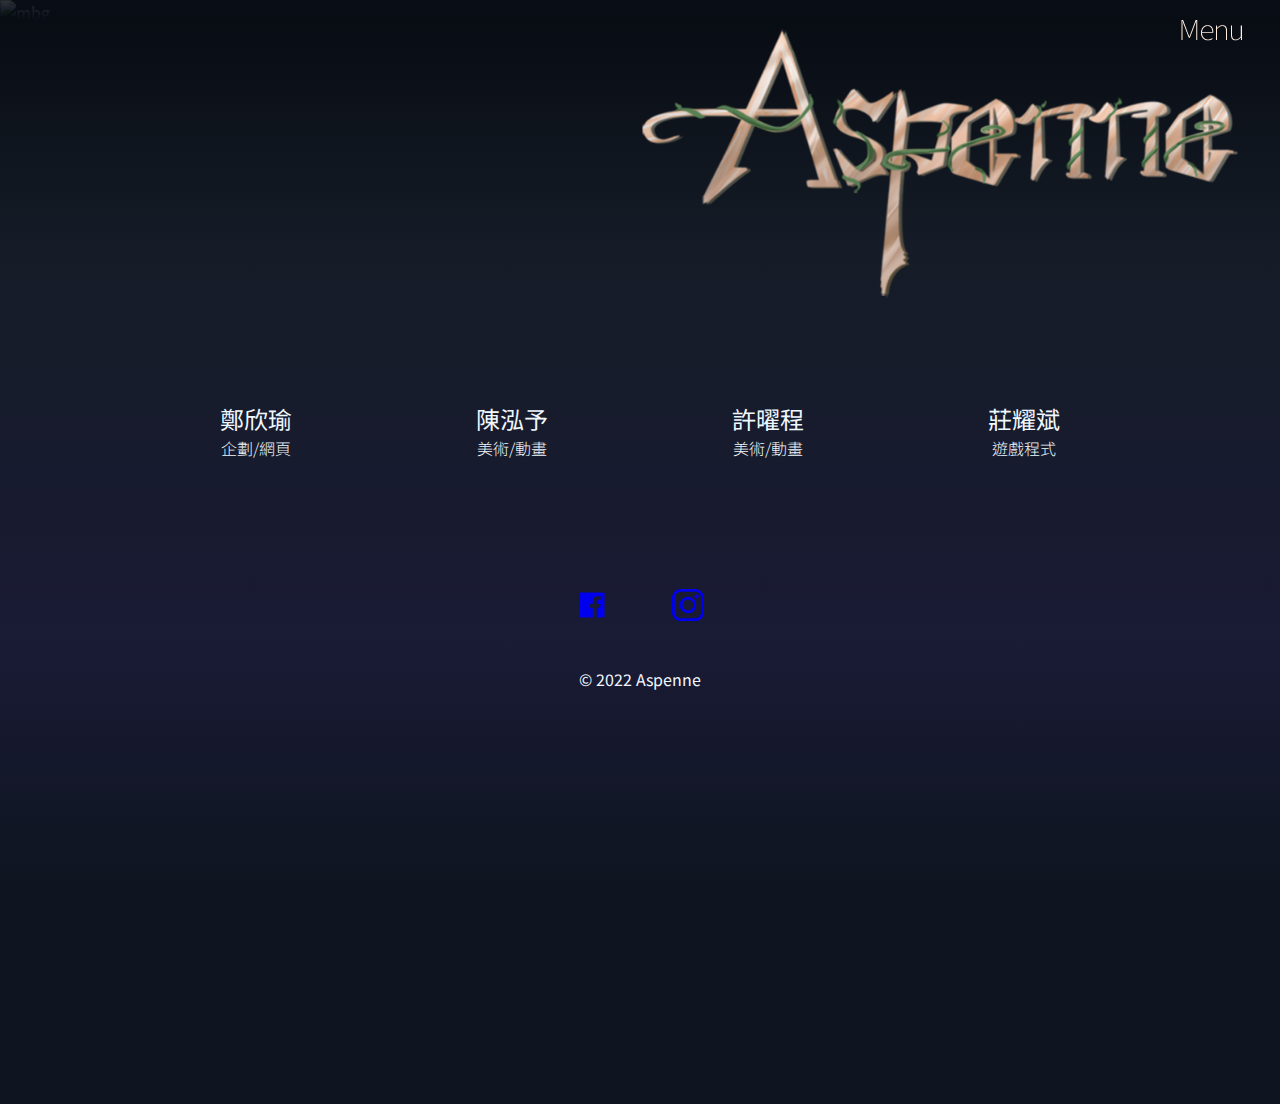
==== commit 361ce6a3: "Add files via upload" ====
--- a/index.html
+++ b/index.html
@@ -11,6 +11,7 @@
     />
     <title>Aspenne</title>
     <link rel="icon" href="src/icon.ico" type="image/x-icon" />
+    <link rel="stylesheet" href="./css/global.css">
     <link rel="stylesheet" href="./css/index.css" />
     <link rel="stylesheet" href="./css/text.css" />
     <link rel="stylesheet" href="./css/menu.css" />
@@ -29,14 +30,14 @@
       <div class="overlay-content">
         <div class="nav-wrapper">
           <a href="index.html"
-            ><img src="src/nav_aspenne.png" alt="1" loading="lazy"
+            ><img src="src/nav_aspenne.png" alt="Aspenne" loading="lazy"
           /></a>
           <a href="history.html"
-            ><img src="src/nav_daily.png" alt="2" loading="lazy"
+            ><img src="src/nav_daily.png" alt="Daily" loading="lazy"
           /></a>
         </div>
         <a href="witch.html" class="witch-wrap"
-          ><img src="src/nav_witchhunt.png" alt="3" loading="lazy"
+          ><img src="src/nav_witchhunt.png" alt="Witch-hunt" loading="lazy"
         /></a>
       </div>
       <img
@@ -55,25 +56,9 @@
     </div>
 
     <section class="main">
-      <!-- <picture>
-        <source
-          media="(max-width:576px)"
-          srcset="./src/indexbgx414.webp"
-          class="mbg"
-          width="414"
-          height="518"
-        />
-        <img
-          src="./src/index_bg_pc.png"
-          alt="mbg"
-          class="mbg"
-          loading="lazy"
-          width="1366"
-          height="820"
-        />
-      </picture> -->
+
       <img
-        src="./src/index_bg_pc.png"
+        src="./src/index_bg_pc.webp"
         alt="mbg"
         class="mbg"
         loading="lazy"
@@ -107,7 +92,7 @@
       <div class="styleIt">
         <lite-youtube videoid="qKE6ldmfWhY" class="yt"></lite-youtube>
       </div>
-      <div class="team">
+      <div class="team wrapper">
         <div class="person">
           <img
             src="data:image/svg+xml,%3Csvg xmlns='http://www.w3.org/2000/svg' viewBox='0 0 1 1'%3E%3C/svg%3E"
@@ -119,20 +104,20 @@
             height="180"
           />
           <div class="midtext">鄭欣瑜</div>
-          <p class="midtext">企劃/網頁</p>
-        </div>
-        <div class="person">
+          <p class="smtext">企劃/網頁</p>
+        </div>
+        <div class="person">
+          <div>
           <img
             src="data:image/svg+xml,%3Csvg xmlns='http://www.w3.org/2000/svg' viewBox='0 0 1 1'%3E%3C/svg%3E"
             data-src="src/n2.webp"
             alt="陳泓予"
-            srcset=""
-            class="number lazy"
-            width="180"
-            height="180"
-          />
+            class="number lazy"
+            width="180"
+            height="180"
+          /></div>
           <div class="midtext">陳泓予</div>
-          <p class="midtext">美術/動畫</p>
+          <p class="smtext">美術/動畫</p>
         </div>
         <div class="person">
           <img
@@ -145,7 +130,7 @@
             height="180"
           />
           <div class="midtext">許曜程</div>
-          <p class="midtext">美術/動畫</p>
+          <p class="smtext">美術/動畫</p>
         </div>
         <div class="person">
           <img
@@ -158,10 +143,10 @@
             height="180"
           />
           <div class="midtext">莊耀斌</div>
-          <p class="midtext">遊戲程式</p>
-        </div>
-      </div>
-      <!-- <div class="contact">
+          <p class="smtext">遊戲程式</p>
+        </div>
+      </div>
+      <div class="contact">
         <div class="fb">
           <a
             href="https://www.facebook.com/Aspenne-102833872236539"
@@ -175,7 +160,7 @@
             >
               <path
                 d="M77.3438 9.84375H12.6562C11.1006 9.84375 9.84375 11.1006 9.84375 12.6562V77.3438C9.84375 78.8994 11.1006 80.1562 12.6562 80.1562H77.3438C78.8994 80.1562 80.1562 78.8994 80.1562 77.3438V12.6562C80.1562 11.1006 78.8994 9.84375 77.3438 9.84375ZM69.2227 30.3662H63.6064C59.2031 30.3662 58.3506 32.458 58.3506 35.5342V42.3105H68.8623L67.4912 52.9189H58.3506V80.1562H47.3906V52.9277H38.2236V42.3105H47.3906V34.4883C47.3906 25.4092 52.9365 20.4609 61.04 20.4609C64.9248 20.4609 68.2559 20.751 69.2314 20.8828V30.3662H69.2227Z"
-                fill="white"
+                fill="currentColor"
               />
             </svg>
           </a>
@@ -191,29 +176,28 @@
             >
               <path
                 d="M57.9221 0H22.0765C9.90353 0 0 9.904 0 22.077V57.9226C0 70.096 9.90353 79.9995 22.0765 79.9995H57.9221C70.096 79.9995 79.9995 70.0955 79.9995 57.9226V22.077C80 9.904 70.096 0 57.9221 0ZM72.9021 57.9226C72.9021 66.1822 66.1822 72.9016 57.9226 72.9016H22.0765C13.8173 72.9021 7.09795 66.1822 7.09795 57.9226V22.077C7.09795 13.8178 13.8173 7.09795 22.0765 7.09795H57.9221C66.1817 7.09795 72.9016 13.8178 72.9016 22.077V57.9226H72.9021Z"
-                fill="white"
+                fill="currentColor"
               />
               <path
                 d="M39.9998 19.3868C28.6331 19.3868 19.3859 28.634 19.3859 40.0007C19.3859 51.3669 28.6331 60.6136 39.9998 60.6136C51.3664 60.6136 60.6136 51.3669 60.6136 40.0007C60.6136 28.634 51.3664 19.3868 39.9998 19.3868ZM39.9998 53.5152C32.5474 53.5152 26.4839 47.4526 26.4839 40.0002C26.4839 32.5474 32.5469 26.4843 39.9998 26.4843C47.4526 26.4843 53.5157 32.5474 53.5157 40.0002C53.5157 47.4526 47.4521 53.5152 39.9998 53.5152Z"
-                fill="white"
+                fill="currentColor"
               />
               <path
                 d="M61.4781 13.3683C60.1106 13.3683 58.7672 13.9219 57.8014 14.892C56.8309 15.8573 56.273 17.2012 56.273 18.5734C56.273 19.9415 56.8314 21.2849 57.8014 22.2549C58.7667 23.2202 60.1106 23.7786 61.4781 23.7786C62.8504 23.7786 64.1896 23.2202 65.1596 22.2549C66.1297 21.2849 66.6833 19.941 66.6833 18.5734C66.6833 17.2012 66.1297 15.8573 65.1596 14.892C64.1943 13.9219 62.8504 13.3683 61.4781 13.3683Z"
-                fill="white"
+                fill="currentColor"
               />
             </svg>
           </a>
         </div>
-      </div> -->
-      <!-- <div class="under">
-        <p class="smtext">嘉義大學數位系Aspenne&copy;</p>
-      </div> -->
+      </div>
+      <div class="under">
+        <p>&copy; 2022 Aspenne</p>
+      </div>
     </section>
     <img
       src="https://via.placeholder.com/145x140"
       data-src="./src/topbtn.webp"
-      alt=""
-      srcset=""
+      alt="Scroll to Top"
       class="topbtn lazy"
       width="145"
       height="140"
--- a/css/global.css
+++ b/css/global.css
@@ -0,0 +1,24 @@
+section.section-wrapper,
+.wrapper {
+  max-width: 1300px;
+  margin-left: auto;
+  margin-right: auto;
+  margin-top: 60px;
+  margin-bottom: 60px;
+}
+.margin-gap {
+  margin-top: 60px;
+  margin-bottom: 60px;
+}
+@media screen and (max-width: 1440px) {
+  section.section-wrapper,
+  .wrapper {
+    margin: 60px 10%;
+  }
+}
+@media screen and (max-width: 768px) {
+  section.section-wrapper,
+  .wrapper {
+    margin: 60px 8%;
+  }
+}
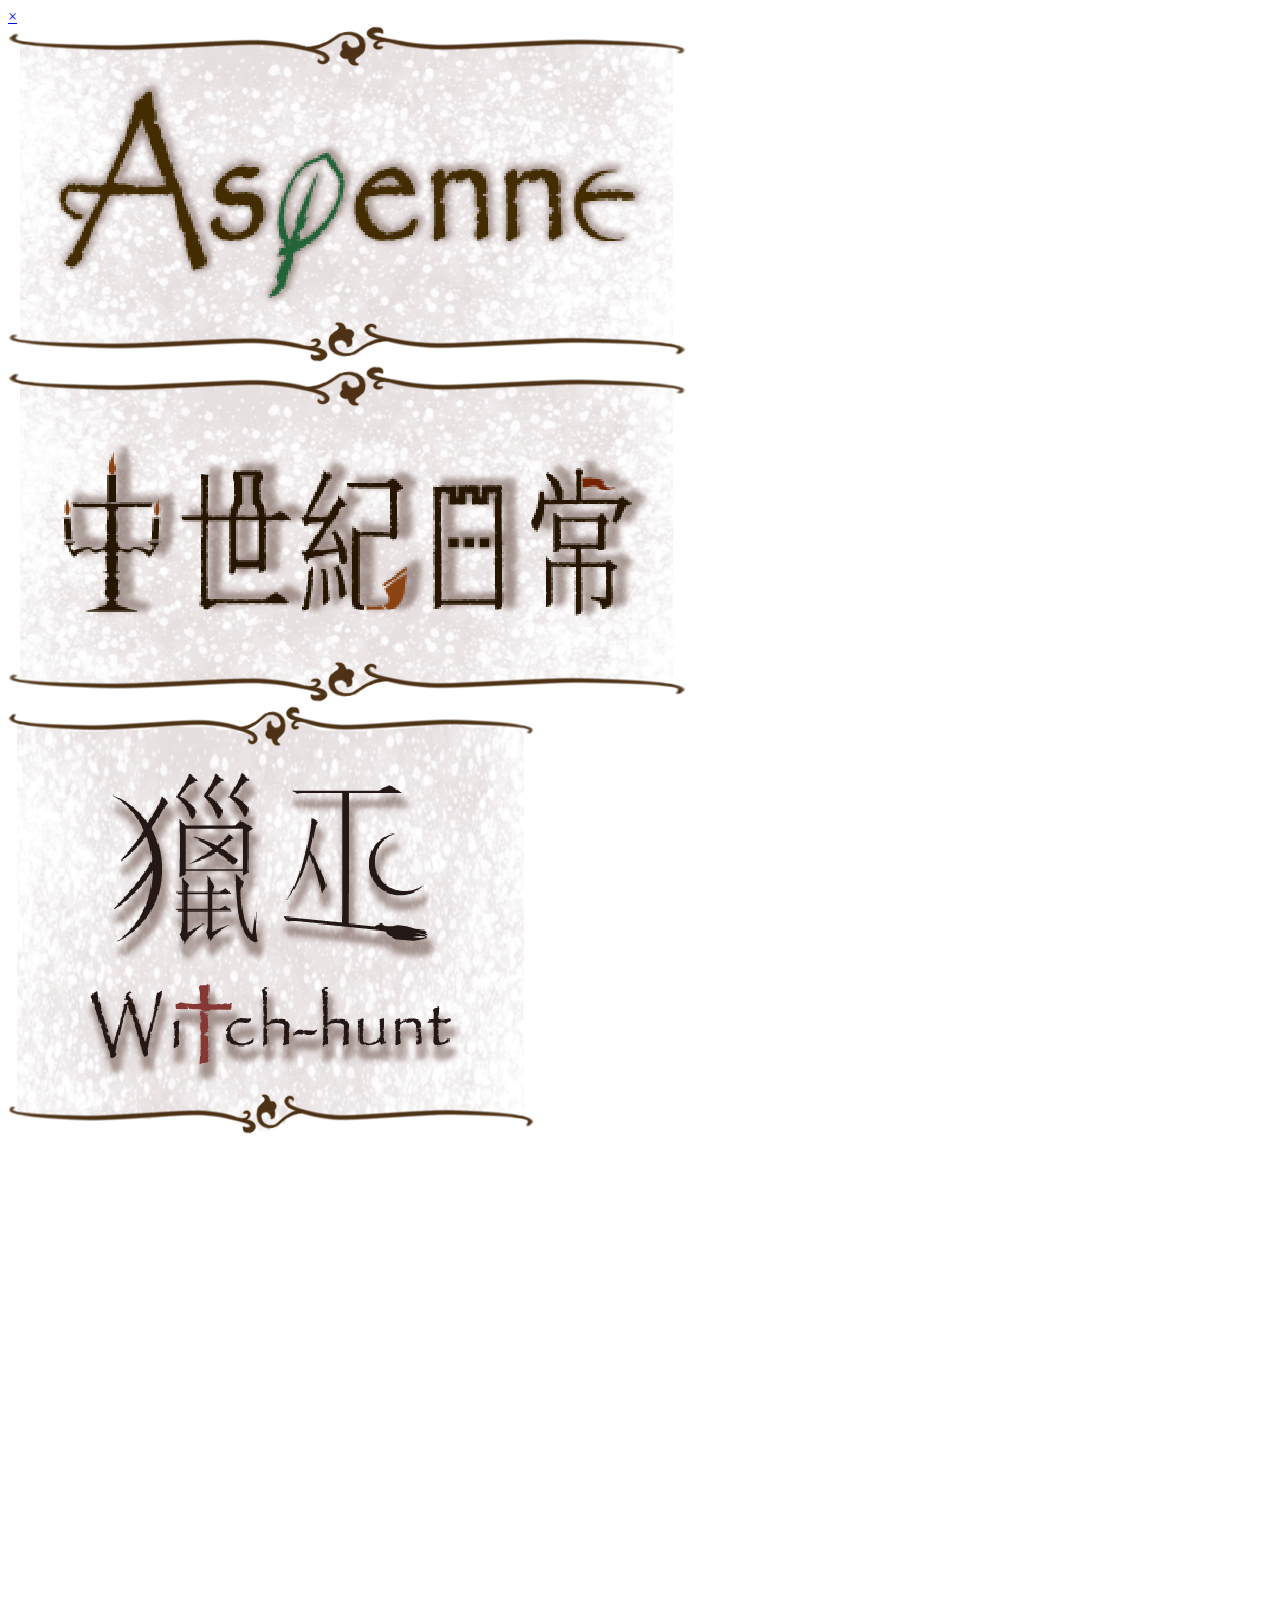
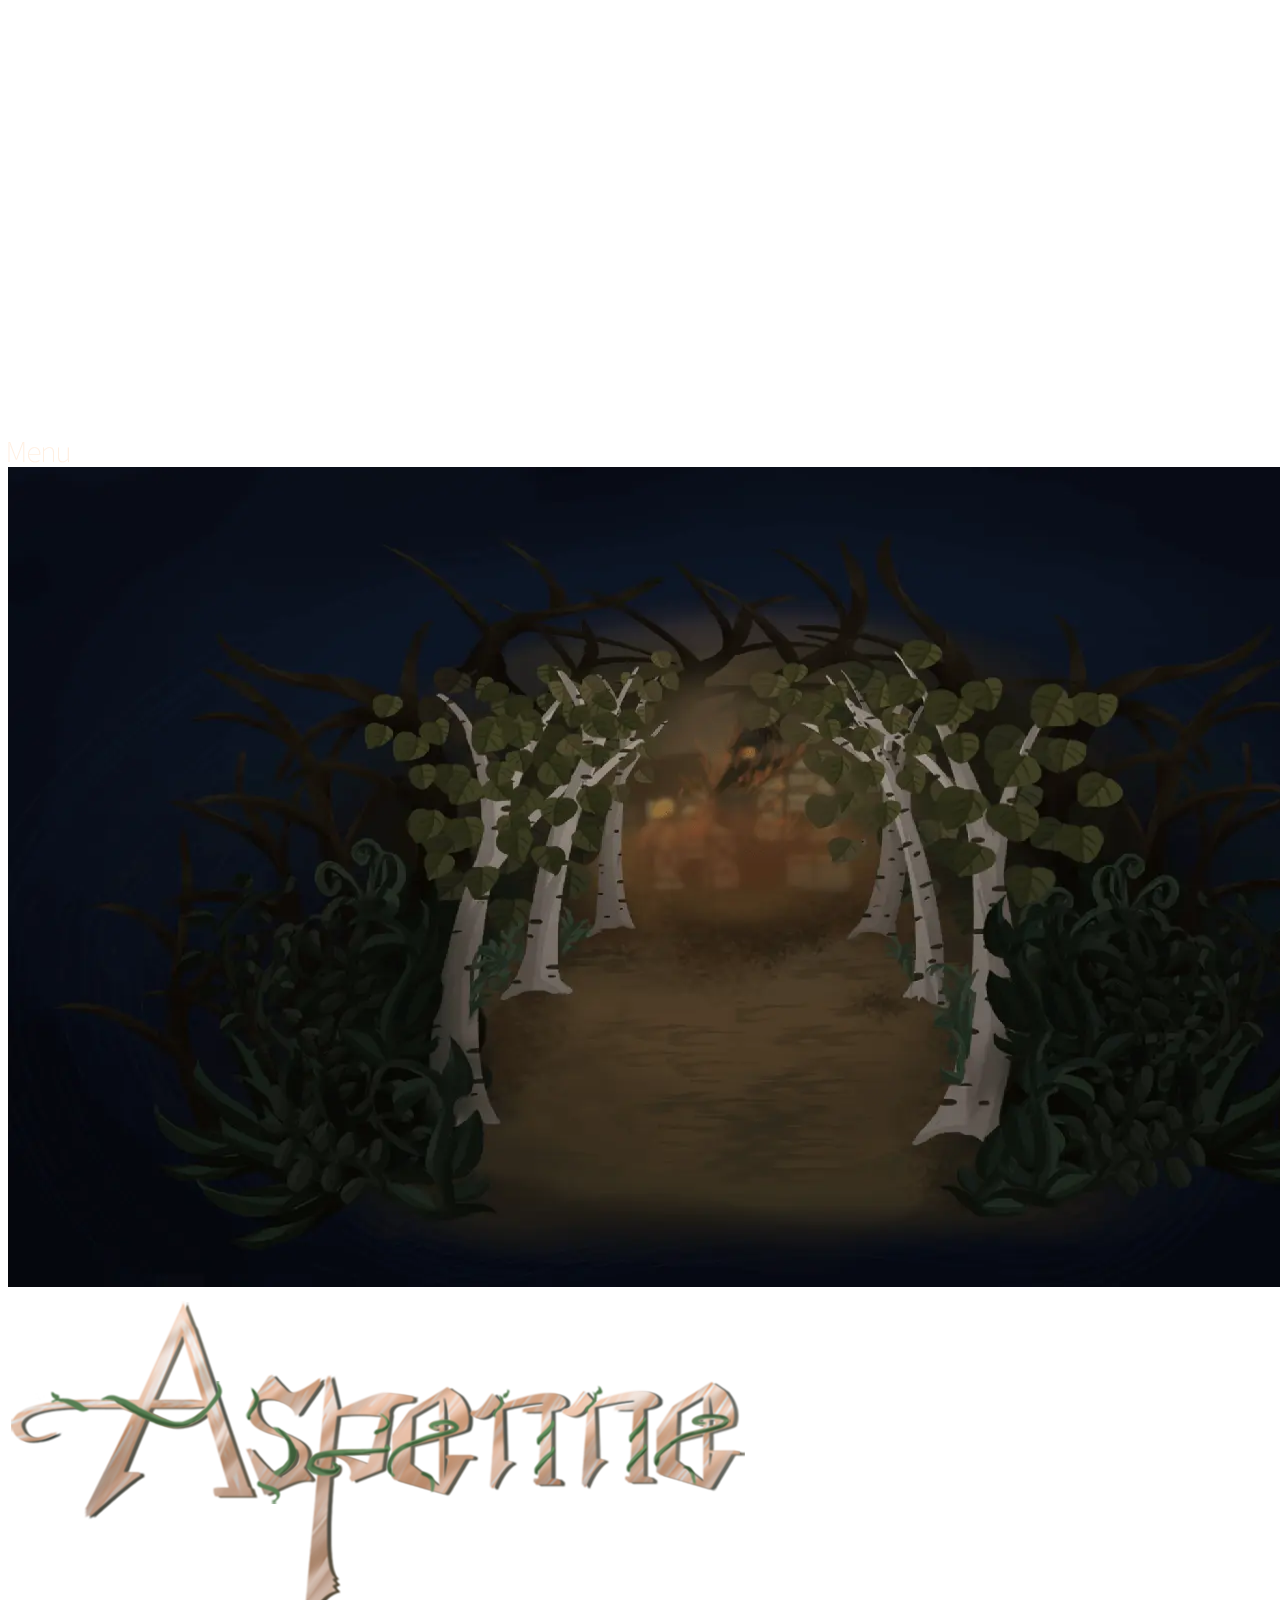
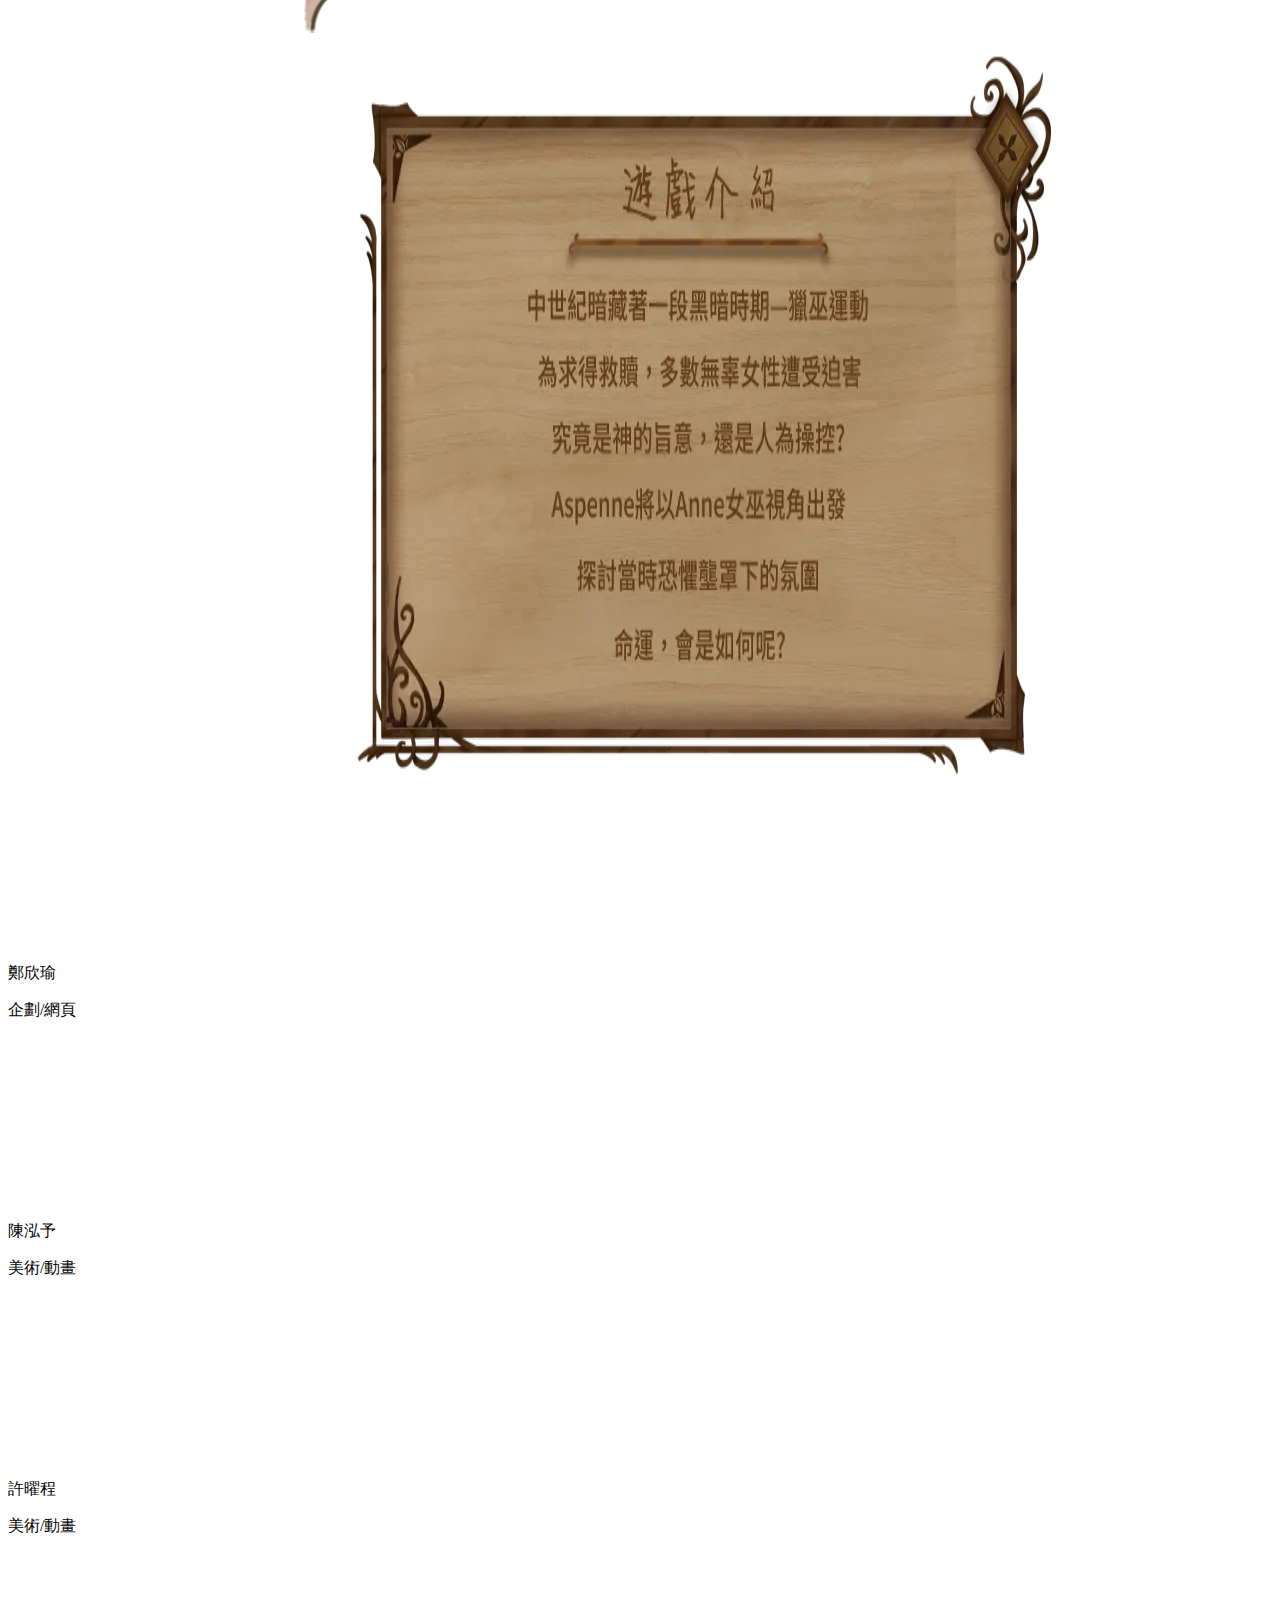
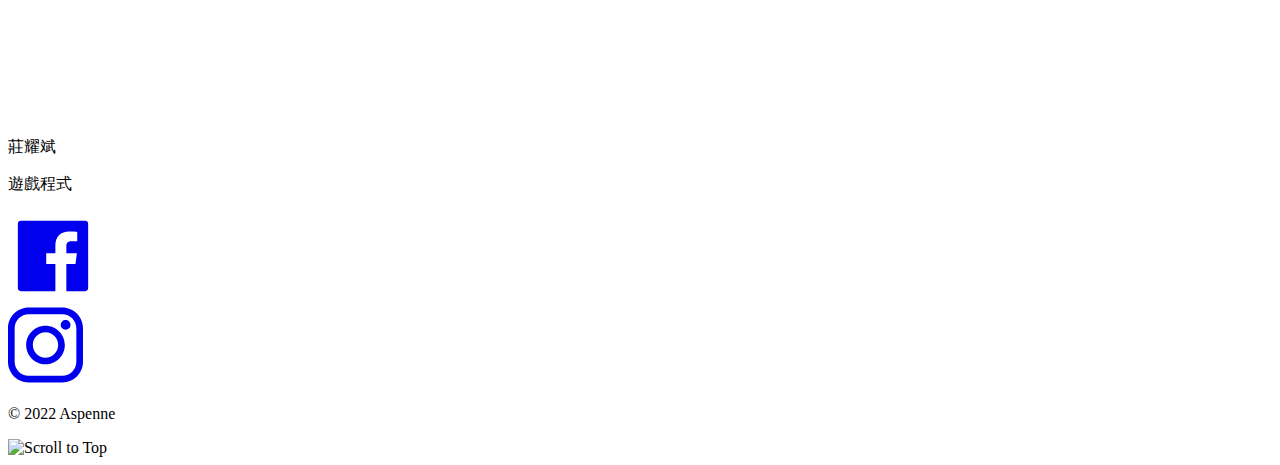
==== commit 5ac9123d: "Update index.html" ====
--- a/index.html
+++ b/index.html
@@ -11,16 +11,15 @@
     />
     <title>Aspenne</title>
     <link rel="icon" href="src/icon.ico" type="image/x-icon" />
-    <link rel="stylesheet" href="./css/global.css">
-    <link rel="stylesheet" href="./css/index.css" />
-    <link rel="stylesheet" href="./css/text.css" />
-    <link rel="stylesheet" href="./css/menu.css" />
-    <link rel="stylesheet" href="./css/btn.css" />
+    <link rel="stylesheet" href="./css/global.min.css">
+    <link rel="stylesheet" href="./css/index.min.css" />
+    <link rel="stylesheet" href="./css/menu.min.css" />
+    <link rel="stylesheet" href="./css/btn.min.css" />
     <link rel="preconnect" href="https://fonts.googleapis.com" />
     <link rel="preconnect" href="https://fonts.gstatic.com" crossorigin />
     <link
       href="https://fonts.googleapis.com/css2?family=Noto+Sans+TC&display=swap"
-      rel="stylesheet"
+      rel="stylesheet"  crossorigin="anonymous" 
     />
   </head>
   <body>
@@ -56,7 +55,7 @@
     </div>
 
     <section class="main">
-
+      <div class="banner-bg">
       <img
         src="./src/index_bg_pc.webp"
         alt="mbg"
@@ -68,7 +67,7 @@
       <img src="./src/titlex1366.webp" alt="title" class="title" />
       <div id="anne" class="mainrole"></div>
       <a
-        href="https://drive.google.com/file/d/1GF_IpFxEm0cs2c_kDVtfBiwXO-N8ZYnw/view?usp=sharing"
+        href="https://drive.google.com/file/d/1_4t4pK1NL_52Eb9yqRtXjrN36aKqsGK5/view?usp=sharing"
         target="_blank"
       >
         <img
@@ -86,6 +85,7 @@
         width="715"
         height="730"
       />
+    </div>
       <div class="linear"></div>
     </section>
     <section class="info">
@@ -217,15 +217,15 @@
       crossorigin="anonymous"
       referrerpolicy="no-referrer"
     ></script>
-    <script src="./js/lazy.js"></script>
-    <script src="./js/resize.js"></script>
-    <script src="./js/anne.js"></script>
-    <script src="./js/index.js" defer></script>
-    <script src="./js/topbtn.js" defer></script>
-    <script src="./js/menu.js" defer></script>
+    <script src="./js/lazy.min.js"></script>
+    <script src="./js/anne.min.js"></script>
+    <script src="./js/index.min.js" defer></script>
+    <script src="./js/topbtn.min.js" defer></script>
+    <script src="./js/menu.min.js" defer></script>
     <script
       type="module"
       src="https://cdn.jsdelivr.net/npm/@justinribeiro/lite-youtube@0.6.2/lite-youtube.js"
+      defer
     ></script>
   </body>
 </html>
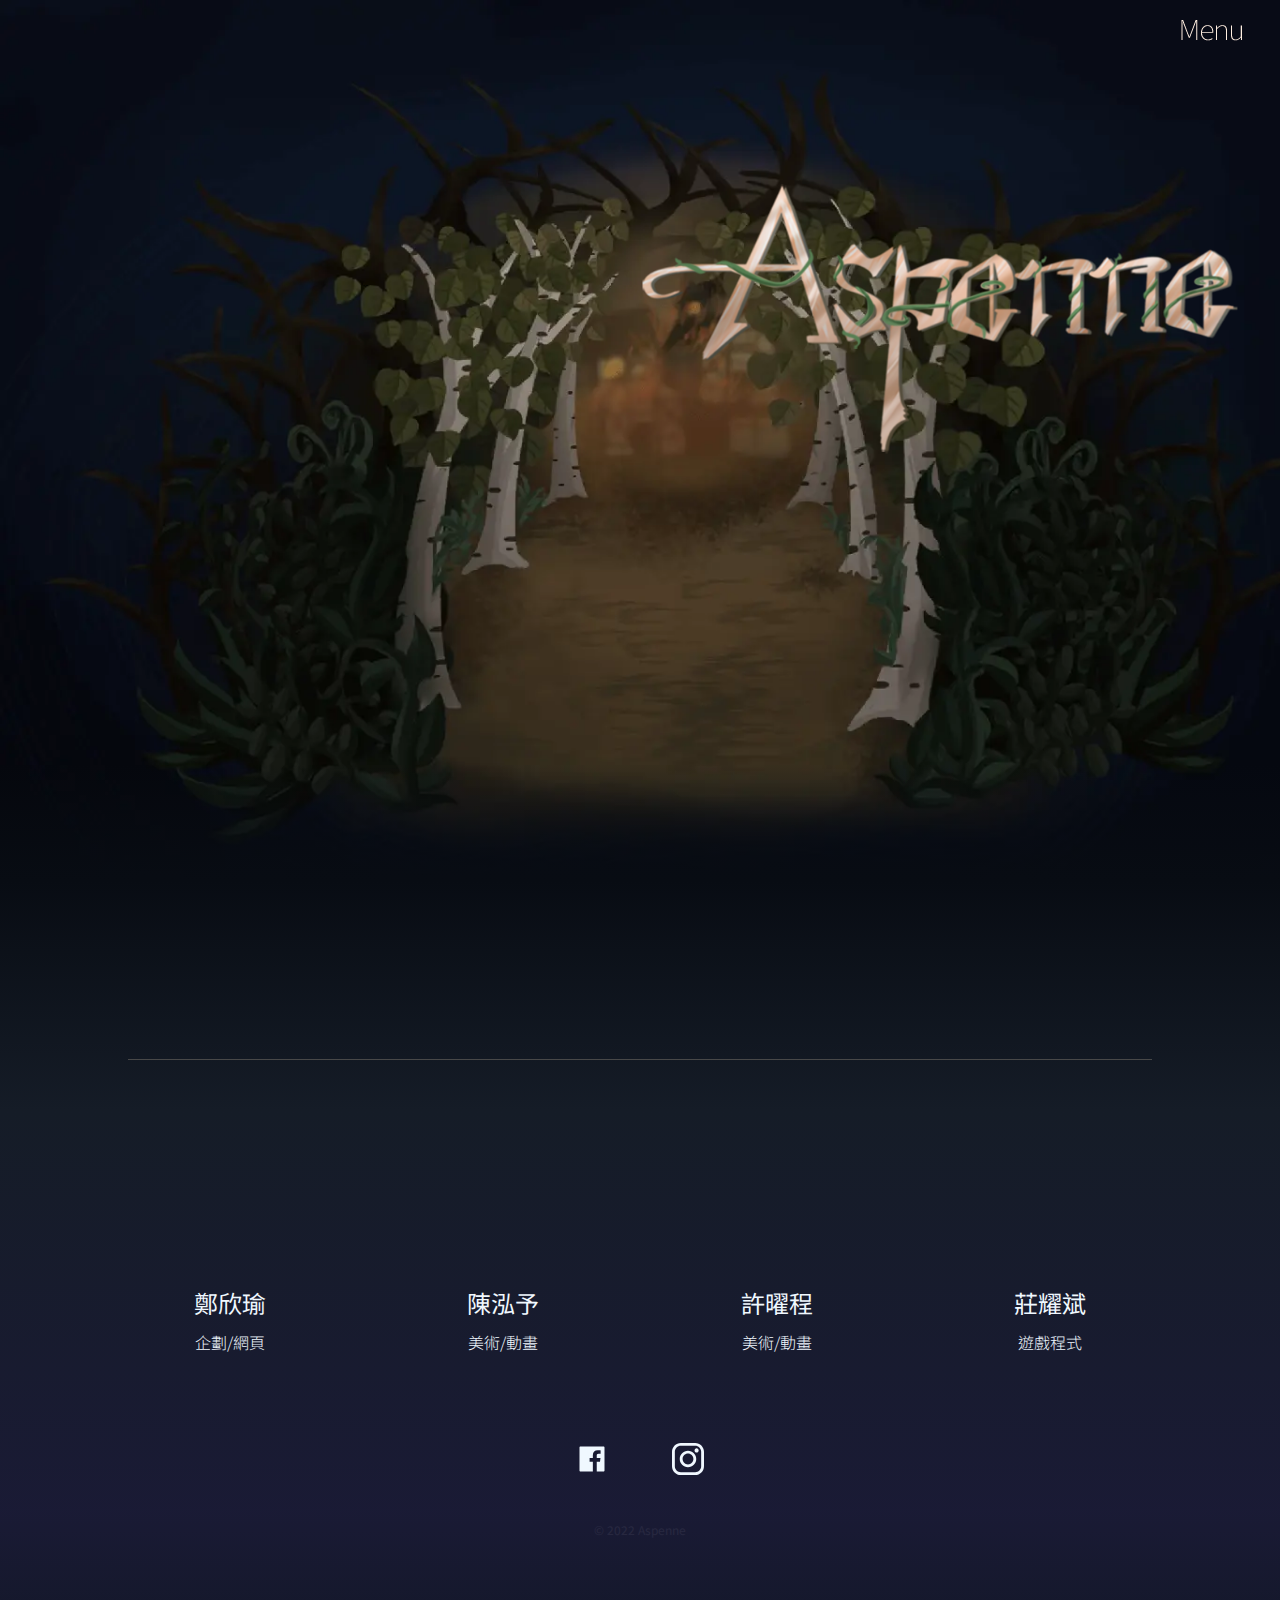
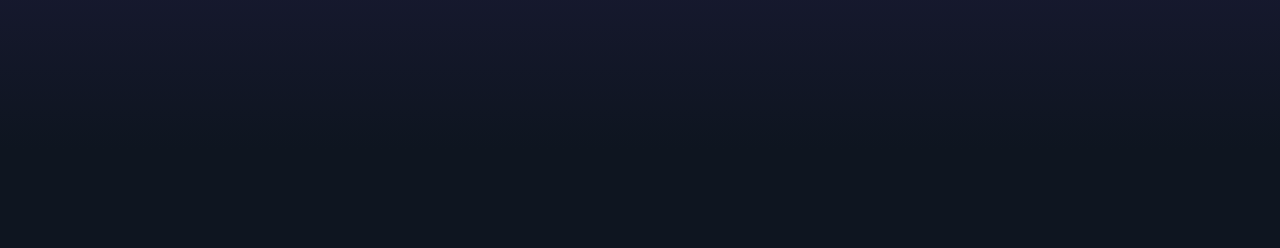
==== commit c973bd01: "update-code" ====
--- a/index.html
+++ b/index.html
@@ -2,41 +2,85 @@
 <html lang="zh">
   <head>
     <meta charset="UTF-8" />
-    <meta http-equiv="X-UA-Compatible" content="IE=edge" />
-    <meta name="viewport" content="width=device-width, initial-scale=1.0" />
-    <meta name="keywords" content="Aspenne,獵巫,女巫,中世紀遊戲,畢業專題" />
+    <meta
+      http-equiv="X-UA-Compatible"
+      content="IE=edge"
+    />
+    <meta
+      name="viewport"
+      content="width=device-width, initial-scale=1.0"
+    />
+    <meta
+      name="keywords"
+      content="Aspenne,獵巫,女巫,中世紀遊戲,畢業專題"
+    />
     <meta
       name="description"
       content="國立嘉義大學111級數位系畢業專題製作—Aspenne。Aspenne是一款以女巫視角來描述獵巫時期(Witch-hunt)的中世紀遊戲。"
     />
     <title>Aspenne</title>
-    <link rel="icon" href="src/icon.ico" type="image/x-icon" />
-    <link rel="stylesheet" href="./css/global.min.css">
-    <link rel="stylesheet" href="./css/index.min.css" />
-    <link rel="stylesheet" href="./css/menu.min.css" />
-    <link rel="stylesheet" href="./css/btn.min.css" />
-    <link rel="preconnect" href="https://fonts.googleapis.com" />
-    <link rel="preconnect" href="https://fonts.gstatic.com" crossorigin />
+    <link
+      rel="icon"
+      href="src/icon.ico"
+      type="image/x-icon"
+    />
+    <link
+      rel="stylesheet"
+      href="./css/global.min.css"
+    />
+    <link
+      rel="stylesheet"
+      href="./css/index.min.css"
+    />
+    <link
+      rel="preconnect"
+      href="https://fonts.googleapis.com"
+    />
+    <link
+      rel="preconnect"
+      href="https://fonts.gstatic.com"
+      crossorigin
+    />
     <link
       href="https://fonts.googleapis.com/css2?family=Noto+Sans+TC&display=swap"
-      rel="stylesheet"  crossorigin="anonymous" 
+      rel="stylesheet"
+      crossorigin="anonymous"
     />
   </head>
   <body>
     <!-- menu -->
-    <div id="myNav" class="push">
-      <a href="#" class="closebtn" id="close">&times;</a>
+    <div
+      id="myNav"
+      class="push"
+    >
+      <div
+        class="closebtn"
+        id="close"
+      >
+        &times;
+      </div>
       <div class="overlay-content">
         <div class="nav-wrapper">
           <a href="index.html"
-            ><img src="src/nav_aspenne.png" alt="Aspenne" loading="lazy"
+            ><img
+              src="src/nav_aspenne.png"
+              alt="Aspenne"
+              loading="lazy"
           /></a>
           <a href="history.html"
-            ><img src="src/nav_daily.png" alt="Daily" loading="lazy"
+            ><img
+              src="src/nav_daily.png"
+              alt="Daily"
+              loading="lazy"
           /></a>
         </div>
-        <a href="witch.html" class="witch-wrap"
-          ><img src="src/nav_witchhunt.png" alt="Witch-hunt" loading="lazy"
+        <a
+          href="witch.html"
+          class="witch-wrap"
+          ><img
+            src="src/nav_witchhunt.png"
+            alt="Witch-hunt"
+            loading="lazy"
         /></a>
       </div>
       <img
@@ -49,48 +93,66 @@
       />
     </div>
     <div class="nav">
-      <div id="menu" class="menubtn">
-        <img src="src/Menuicon.webp" alt="Menu" width="61" height="21" />
+      <div
+        id="menu"
+        class="menubtn"
+      >
+        <img
+          src="src/Menuicon.webp"
+          alt="Menu"
+          width="61"
+          height="21"
+        />
       </div>
     </div>
 
     <section class="main">
       <div class="banner-bg">
-      <img
-        src="./src/index_bg_pc.webp"
-        alt="mbg"
-        class="mbg"
-        loading="lazy"
-        width="1366"
-        height="820"
-      />
-      <img src="./src/titlex1366.webp" alt="title" class="title" />
-      <div id="anne" class="mainrole"></div>
-      <a
-        href="https://drive.google.com/file/d/1_4t4pK1NL_52Eb9yqRtXjrN36aKqsGK5/view?usp=sharing"
-        target="_blank"
-      >
         <img
-          src="data:image/svg+xml,%3Csvg xmlns='http://www.w3.org/2000/svg' viewBox='0 0 34 9'%3E%3C/svg%3E"
-          data-src="./src/dl.png"
-          alt="download"
-          class="download lazy"
-          width="340"
-          height="90"
-      /></a>
-      <img
-        src="./src/intro.webp"
-        alt="gameintro"
-        class="gameintro"
-        width="715"
-        height="730"
-      />
-    </div>
+          src="./src/index_bg_pc.webp"
+          alt="mbg"
+          class="mbg"
+          loading="lazy"
+          width="1366"
+          height="820"
+        />
+        <img
+          src="./src/titlex1366.webp"
+          alt="title"
+          class="title"
+        />
+        <div
+          id="anne"
+          class="mainrole"
+        ></div>
+        <a
+          href="https://drive.google.com/file/d/1_4t4pK1NL_52Eb9yqRtXjrN36aKqsGK5/view?usp=sharing"
+          target="_blank"
+        >
+          <img
+            src="data:image/svg+xml,%3Csvg xmlns='http://www.w3.org/2000/svg' viewBox='0 0 34 9'%3E%3C/svg%3E"
+            data-src="./src/dl.png"
+            alt="download"
+            class="download lazy"
+            width="340"
+            height="90"
+        /></a>
+        <img
+          src="./src/intro.webp"
+          alt="gameintro"
+          class="gameintro"
+          width="715"
+          height="730"
+        />
+      </div>
       <div class="linear"></div>
     </section>
     <section class="info">
       <div class="styleIt">
-        <lite-youtube videoid="qKE6ldmfWhY" class="yt"></lite-youtube>
+        <lite-youtube
+          videoid="qKE6ldmfWhY"
+          class="yt"
+        ></lite-youtube>
       </div>
       <div class="team wrapper">
         <div class="person">
@@ -108,14 +170,15 @@
         </div>
         <div class="person">
           <div>
-          <img
-            src="data:image/svg+xml,%3Csvg xmlns='http://www.w3.org/2000/svg' viewBox='0 0 1 1'%3E%3C/svg%3E"
-            data-src="src/n2.webp"
-            alt="陳泓予"
-            class="number lazy"
-            width="180"
-            height="180"
-          /></div>
+            <img
+              src="data:image/svg+xml,%3Csvg xmlns='http://www.w3.org/2000/svg' viewBox='0 0 1 1'%3E%3C/svg%3E"
+              data-src="src/n2.webp"
+              alt="陳泓予"
+              class="number lazy"
+              width="180"
+              height="180"
+            />
+          </div>
           <div class="midtext">陳泓予</div>
           <p class="smtext">美術/動畫</p>
         </div>
@@ -166,7 +229,9 @@
           </a>
         </div>
         <div class="ig">
-          <a href="https://www.instagram.com/aspenne_dedm/" target="_blank"
+          <a
+            href="https://www.instagram.com/aspenne_dedm/"
+            target="_blank"
             ><svg
               width="75"
               height="80"
@@ -218,10 +283,28 @@
       referrerpolicy="no-referrer"
     ></script>
     <script src="./js/lazy.min.js"></script>
-    <script src="./js/anne.min.js"></script>
-    <script src="./js/index.min.js" defer></script>
-    <script src="./js/topbtn.min.js" defer></script>
-    <script src="./js/menu.min.js" defer></script>
+    <script>
+      const anneani = bodymovin.loadAnimation({
+        container: document.getElementById("anne"),
+        path: "js/anne.json",
+        renderer: "svg",
+        loop: true,
+        autoplay: true,
+      });
+      anneani.setSpeed(0.5);
+    </script>
+    <script
+      src="./js/index.min.js"
+      defer
+    ></script>
+    <script
+      src="./js/topbtn.min.js"
+      defer
+    ></script>
+    <script
+      src="./js/menu.min.js"
+      defer
+    ></script>
     <script
       type="module"
       src="https://cdn.jsdelivr.net/npm/@justinribeiro/lite-youtube@0.6.2/lite-youtube.js"
--- a/css/global.min.css
+++ b/css/global.min.css
@@ -0,0 +1 @@
+*{margin:0;padding:0;box-sizing:border-box}.wrapper,section.section-wrapper{max-width:1300px;margin-left:auto;margin-right:auto;margin-top:60px;margin-bottom:60px}.margin-gap{margin-top:60px;margin-bottom:60px}@media screen and (max-width:1440px){.wrapper,section.section-wrapper{margin:60px 10%}}@media screen and (max-width:768px){.wrapper,section.section-wrapper{margin:60px 8%}}body{font-family:"Noto Sans TC",sans-serif;overflow-x:hidden}.bigtext{font-size:2.5rem;font-weight:500}.midtext{font-size:1.5rem;font-weight:400}.smtext{font-size:1rem;font-weight:300}@media (max-width:768px){.bigtext{font-size:2rem}.midtext{font-size:1.25rem}.smtext{font-size:1rem}}.topbtn{opacity:0;position:fixed;right:-10%;overflow:hidden;top:80%;width:8vw;height:auto;cursor:pointer;z-index:50}.topbtn:hover{animation:wiggle .8s infinite}@keyframes wiggle{0%{transform:rotate(0)}80%{transform:rotate(0)}85%{transform:rotate(5deg)}95%{transform:rotate(-5deg)}100%{transform:rotate(0)}}@media screen and (max-width:576px){.topbtn{width:15vw}}@-moz-document url-prefix(){img:-moz-loading{visibility:hidden}}.push{height:100%;width:100%;position:fixed;z-index:150;top:0;left:-100%;overflow-y:hidden;background:#d0b48900}::-webkit-scrollbar{display:none}.overlay-content{position:relative;display:flex;transform:translate(-50%,-50%) scale(.8);top:50%;left:50%;max-width:100%;justify-content:flex-start;align-items:center;z-index:200}.overlay-content a{opacity:0}.overlay-content a>img{max-width:100%}.overlay-content>.nav-wrapper{flex:0 1 40%}.overlay-content>.nav-wrapper img{max-width:100%}.overlay-content>.nav-wrapper img:last-child{margin-top:3%}.overlay-content>.witch-wrap{flex:0 1 40%;margin-left:5%}.push .fly{position:absolute;overflow:hidden;z-index:150}.push .closebtn{padding:16px;position:absolute;text-decoration:none;font-size:60px;color:#d0b489;display:block;top:30px;right:45px;z-index:200;cursor:pointer}.menubtn{cursor:pointer;position:absolute;z-index:150;margin:1.25rem 0;color:#f0f8ff;right:3%}.menubtn :hover{opacity:.7;transition:all .8s ease}@media (max-width:1366px){.overlay-content{transform:translate(-50%,-50%) scale(.8);flex-wrap:nowrap;left:50%}}@media (max-width:1280px){.overlay-content{transform:translate(-50%,-50%) scale(.7);flex-wrap:nowrap;left:45%}}@media (max-width:992px){.overlay-content{transform:translate(-50%,-50%) scale(.6);flex-wrap:nowrap;left:42%}.overlay-content a{margin-right:0}}@media (max-width:768px){.overlay-content{transform:translate(-50%,-50%) scale(.5);flex-direction:column;left:35%;justify-content:end}}@media (max-width:576px){.push a{font-size:20px}.push .closebtn{font-size:40px;top:25px;right:35px}.overlay-content{transform:translate(-50%,-50%) scale(.5);left:30%;margin-top:18%}}@media (max-width:414px){.push a{font-size:20px}.push .closebtn{font-size:40px;top:25px;right:35px}.overlay-content{transform:translate(-50%,-50%) scale(.4);left:25%;margin-top:15%}.menubtn{transform:scale(.8)}}--- a/css/index.min.css
+++ b/css/index.min.css
@@ -0,0 +1 @@
+body{background:#0e1520;color:#f0f8ff;overflow-x:hidden}section.main{max-width:100%;position:relative}.main .mbg{position:relative;width:100%;height:auto}.main .title{position:absolute;left:50%;top:18%;z-index:5;width:47.5vw;height:auto}.main .mainrole{position:absolute;width:45vw;top:52.5%;left:50%;z-index:5;overflow:hidden;cursor:pointer}.main .gameintro{position:absolute;display:none;height:auto;z-index:10;transform:translate(-50%,-50%);top:50%;left:50%;opacity:1;overflow:hidden;width:52vw;height:auto;background-size:inherit;cursor:pointer}.main .download{position:absolute;transform:translate(-50%,-50%);width:340px;height:auto;left:50%;top:95%;z-index:5}section.info{z-index:5}.info .styleIt{position:relative;width:100%;max-width:unset;margin:80px 0;z-index:5;cursor:pointer}.styleIt .yt{position:relative;top:0;left:0;width:100%;height:50vw}.info .contact{z-index:5;position:relative;display:flex;justify-content:center;align-items:center;margin-top:60px}.contact svg{margin:0 2rem;width:2rem;cursor:pointer;color:#f0f8ff}.contact svg:hover{opacity:.5}.info .team{position:relative;display:flex;align-items:center;justify-content:space-between;text-align:center;z-index:5;padding-top:40px;border-top:1px solid #484848}.team>.person{flex:0 1 20%}.team>.person:hover .number{transform:translateY(-5px)}.person>p{margin-top:10px}.team .number{max-width:100%;border-radius:100%;height:auto;transition:.5s ease-in-out}.info .under{text-align:center;z-index:5;margin-top:.75rem;margin-bottom:1.25rem;color:#b2b2b2;font-size:12px}.linear{height:10vh;z-index:1}.linear::after{content:"";position:absolute;width:100%;height:1200px;z-index:1;background-image:linear-gradient(180deg,rgba(16,23,35,0) 0,#080c13 9.69%,#151c27 28.96%,rgba(27,27,55,.9) 62.29%,#0e1520 82.08%)}@media (max-width:1280px){.gameintro{top:28%;left:50%}.main .download{width:20vw}}@media screen and (max-width:768px){.linear::after{height:1000px}.linear{height:5vh;z-index:1}}@media screen and (max-width:576px){.main .mbg{display:none}.banner-bg{position:relative;padding:325px 0;background-image:url(../src/index_bg_pc.webp);background-position:55%;background-size:cover;background-repeat:no-repeat;z-index:2}.main .title{width:55vw}.main .mainrole{width:70vw}.info .team{padding-top:20px}.linear{height:2.5vh;z-index:1}.linear::after{height:800px}.info .team{flex-direction:row;flex-wrap:wrap;margin-top:4rem}.team>.person{flex:0 1 50%}.team .number{max-width:60%;margin-top:25px}.info .contact{margin-top:20px}.main .gameintro{width:80vw}.main .download{top:85%}.info .styleIt{margin:2% auto;z-index:5}}